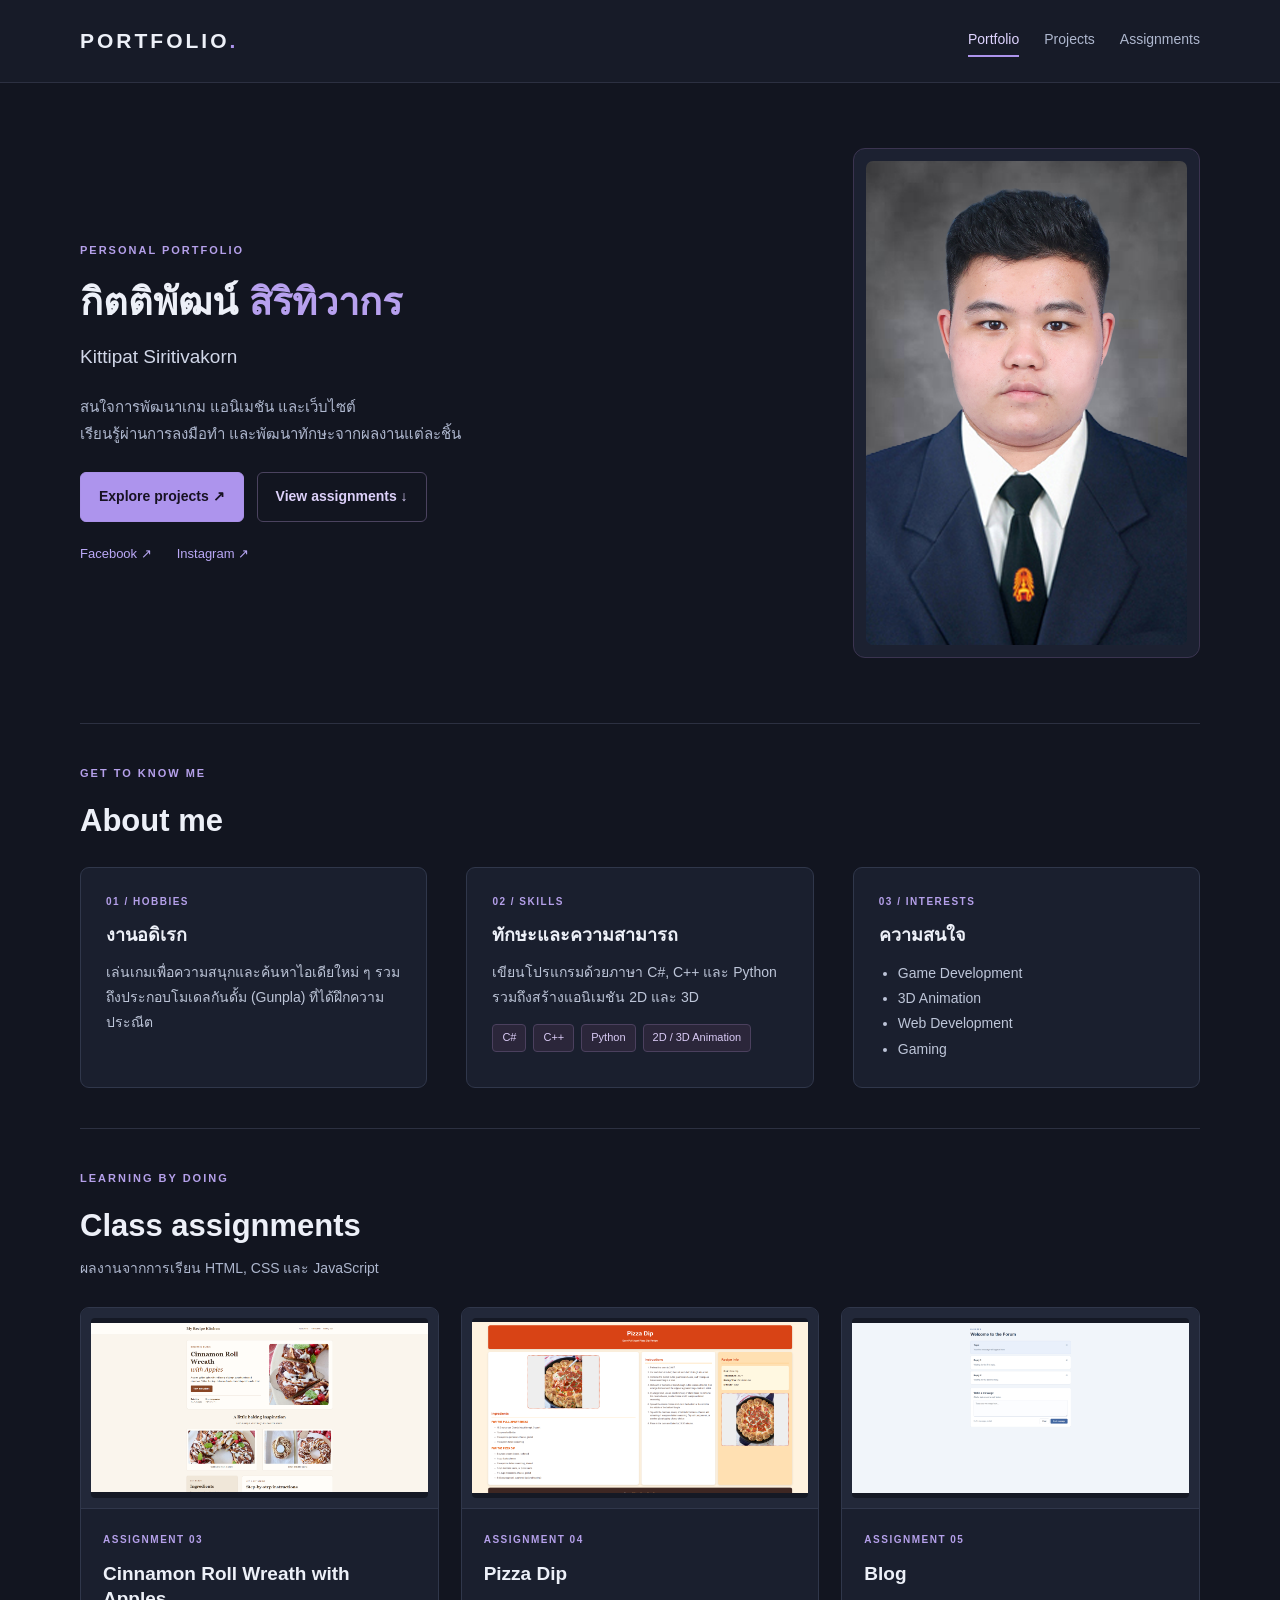
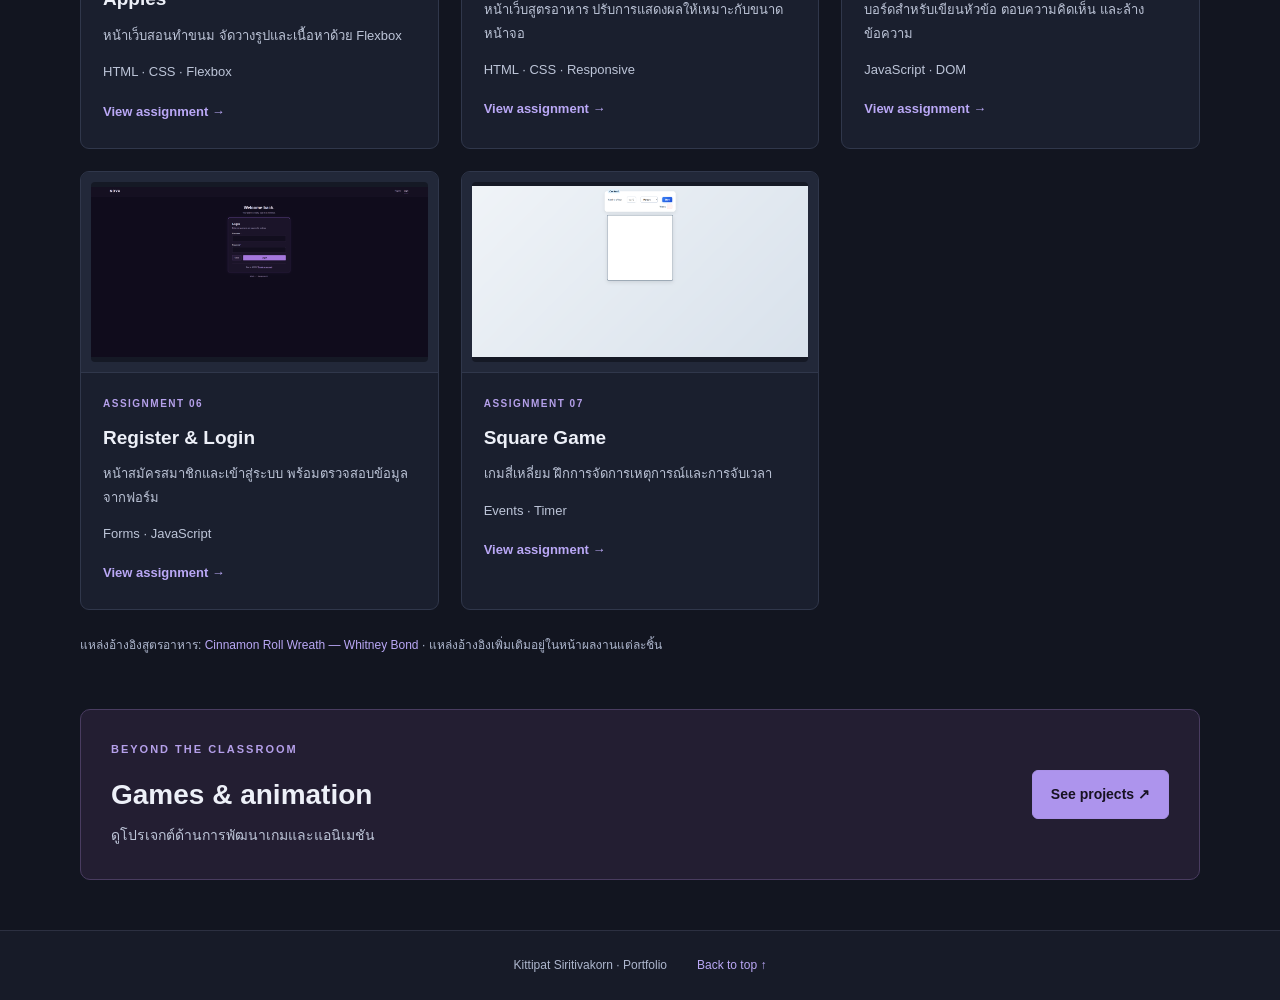
==== index.html @ 8e0ded33 "s" ====
<!DOCTYPE html>
<html lang="th">
<head>
    <meta charset="UTF-8">
    <meta name="viewport" content="width=device-width, initial-scale=1">
    <meta name="author" content="กิตติพัฒน์ สิริทิวากร">
    <title>Portfolio | Kittipat Siritivakorn</title>
    <link rel="stylesheet" href="main.css?v=2">
    <script src="main.js?v=2" defer></script>
</head>
<body id="top">
    <header class="site-header">
        <div class="nav-container">
            <a class="brand" href="index.html">PORTFOLIO<span>.</span></a>
            <nav aria-label="Main navigation">
                <a href="index.html" class="active" aria-current="page">Portfolio</a>
                <a href="project.html" >Projects</a>
                <a href="index.html#assignments">Assignments</a>
            </nav>
        </div>
    </header>
    <main class="container">
        <section class="hero">
            <div class="hero-copy">
                <p class="eyebrow">PERSONAL PORTFOLIO</p>
                <h1>กิตติพัฒน์ <span>สิริทิวากร</span></h1>
                <p class="english-name">Kittipat Siritivakorn</p>
                <p class="hero-description">สนใจการพัฒนาเกม แอนิเมชัน และเว็บไซต์<br>เรียนรู้ผ่านการลงมือทำ และพัฒนาทักษะจากผลงานแต่ละชิ้น</p>
                <div class="hero-actions">
                    <a class="button" href="project.html">Explore projects ↗</a>
                    <a class="button secondary" href="#assignments">View assignments ↓</a>
                </div>
                <div class="social-links">
                    <a href="https://www.facebook.com/kittipat.siritivakorn" target="_blank" rel="noopener noreferrer">Facebook ↗</a>
                    <a href="https://www.instagram.com/ninecomedy/" target="_blank" rel="noopener noreferrer">Instagram ↗</a>
                </div>
            </div>
            <div class="portrait"><img src="pic/mypic.png" alt="รูป กิตติพัฒน์ สิริทิวากร"></div>
        </section>
        <section class="about-section" id="about">
            <div class="section-heading"><p class="eyebrow">GET TO KNOW ME</p><h2>About me</h2></div>
            <div class="about-grid">
                <article class="info-card"><p class="small-label">01 / HOBBIES</p><h3>งานอดิเรก</h3><p>เล่นเกมเพื่อความสนุกและค้นหาไอเดียใหม่ ๆ รวมถึงประกอบโมเดลกันดั้ม (Gunpla) ที่ได้ฝึกความประณีต</p></article>
                <article class="info-card"><p class="small-label">02 / SKILLS</p><h3>ทักษะและความสามารถ</h3><p>เขียนโปรแกรมด้วยภาษา C#, C++ และ Python รวมถึงสร้างแอนิเมชัน 2D และ 3D</p><div class="tags"><span>C#</span><span>C++</span><span>Python</span><span>2D / 3D Animation</span></div></article>
                <article class="info-card"><p class="small-label">03 / INTERESTS</p><h3>ความสนใจ</h3><ul class="interest-list"><li>Game Development</li><li>3D Animation</li><li>Web Development</li><li>Gaming</li></ul></article>
            </div>
        </section>
        <section class="assignment-section" id="assignments">
            <div class="section-heading"><p class="eyebrow">LEARNING BY DOING</p><h2>Class assignments</h2><p>ผลงานจากการเรียน HTML, CSS และ JavaScript</p></div>
            <div class="work-grid">
                <article class="work-card">
                    <a class="image-link" href="assignments/assignment3/recipe.html" aria-label="เปิดงาน Cinnamon Roll Wreath with Apples"><img src="pic/ass3.png" alt="ภาพหน้าเว็บ Cinnamon Roll Wreath with Apples" loading="lazy"></a>
                    <div class="work-content">
                        <p class="small-label">ASSIGNMENT 03</p>
                        <h3>Cinnamon Roll Wreath with Apples</h3>
                        <p>หน้าเว็บสอนทำขนม จัดวางรูปและเนื้อหาด้วย Flexbox</p>
                        <p class="tech-text">HTML · CSS · Flexbox</p>
                        <a class="text-link" href="assignments/assignment3/recipe.html">View assignment →</a>
                    </div>
                </article>
                <article class="work-card">
                    <a class="image-link" href="assignments/assignment4/recipe.html" aria-label="เปิดงาน Pizza Dip"><img src="pic/ass4.png" alt="ภาพหน้าเว็บ Pizza Dip" loading="lazy"></a>
                    <div class="work-content">
                        <p class="small-label">ASSIGNMENT 04</p>
                        <h3>Pizza Dip</h3>
                        <p>หน้าเว็บสูตรอาหาร ปรับการแสดงผลให้เหมาะกับขนาดหน้าจอ</p>
                        <p class="tech-text">HTML · CSS · Responsive</p>
                        <a class="text-link" href="assignments/assignment4/recipe.html">View assignment →</a>
                    </div>
                </article>
                <article class="work-card">
                    <a class="image-link" href="assignments/assignment5/index.html" aria-label="เปิดงาน Blog"><img src="pic/ass5.png" alt="ภาพหน้าเว็บ Blog" loading="lazy"></a>
                    <div class="work-content">
                        <p class="small-label">ASSIGNMENT 05</p>
                        <h3>Blog</h3>
                        <p>บอร์ดสำหรับเขียนหัวข้อ ตอบความคิดเห็น และล้างข้อความ</p>
                        <p class="tech-text">JavaScript · DOM</p>
                        <a class="text-link" href="assignments/assignment5/index.html">View assignment →</a>
                    </div>
                </article>
                <article class="work-card">
                    <a class="image-link" href="assignments/assignment6/login.html" aria-label="เปิดงาน Register & Login"><img src="pic/ass6.png" alt="ภาพหน้าเว็บ Register & Login" loading="lazy"></a>
                    <div class="work-content">
                        <p class="small-label">ASSIGNMENT 06</p>
                        <h3>Register & Login</h3>
                        <p>หน้าสมัครสมาชิกและเข้าสู่ระบบ พร้อมตรวจสอบข้อมูลจากฟอร์ม</p>
                        <p class="tech-text">Forms · JavaScript</p>
                        <a class="text-link" href="assignments/assignment6/login.html">View assignment →</a>
                    </div>
                </article>
                <article class="work-card">
                    <a class="image-link" href="assignments/assignment7/index.html" aria-label="เปิดงาน Square Game"><img src="pic/ass7.png" alt="ภาพหน้าเว็บ Square Game" loading="lazy"></a>
                    <div class="work-content">
                        <p class="small-label">ASSIGNMENT 07</p>
                        <h3>Square Game</h3>
                        <p>เกมสี่เหลี่ยม ฝึกการจัดการเหตุการณ์และการจับเวลา</p>
                        <p class="tech-text">Events · Timer</p>
                        <a class="text-link" href="assignments/assignment7/index.html">View assignment →</a>
                    </div>
                </article>
            </div>
            <p class="source-note">แหล่งอ้างอิงสูตรอาหาร: <a href="https://whitneybond.com/cinnamon-roll-wreath/" target="_blank" rel="noopener noreferrer">Cinnamon Roll Wreath — Whitney Bond</a> · แหล่งอ้างอิงเพิ่มเติมอยู่ในหน้าผลงานแต่ละชิ้น</p>
        </section>
        <section class="project-banner"><div><p class="eyebrow">BEYOND THE CLASSROOM</p><h2>Games & animation</h2><p>ดูโปรเจกต์ด้านการพัฒนาเกมและแอนิเมชัน</p></div><a class="button" href="project.html">See projects ↗</a></section>
    </main>
    <footer class="site-footer">
        <p>Kittipat Siritivakorn · Portfolio</p>
        <a href="#top">Back to top ↑</a>
    </footer>
<!-- Paragraph -->
<!-- <p>The Way Get Start Is To Quit Talking And Begin Doing.| -Walt Disney</p> -->
<!-- Heading -->
<!-- article and section -->
<!-- Horizontal rule -->
<!-- <hr>    <p>First paragraph</p> <hr> <p>Second paragraph</p> <hr> <p>Third paragraph</p> First paragraph -->
<!-- Link  -->
<!-- images -->
<!-- Phrase elements
    <p>
        HTML is <em>really</em>,
        <strong>REALLY</strong> fun!
    </p>

    Nesting tags -->
<!-- <p>
        HTML is <em>really,
        <strong>REALLY</em></strong> fun!
    </p> -->
<!-- Unordered list
    <ul>
        <li>Simpsons:
        <ul>
            <li>Homer</li>
            <li>Marge</li>
        </ul>
        </li>
        <li>Family Guy:
        <ul>
            <li>Peter</li>
            <li>Lois</li>
        </ul>
        </li>
    </ul> -->
<!-- Ordered list
    <p>RIAA business model:</p>
    <ol>
        <li>Sue customers</li>
        <li>???</li>
        <li>Profit!</li>
    </ol> -->
</body>
</html>
---- main.css ----
* { box-sizing: border-box; }
body { margin: 0; background-color: #121520; color: #edf0f8; font-family: Tahoma, Arial, sans-serif; font-size: 16px; line-height: 1.8; }
a { color: #baa8f6; text-decoration: none; }
a:hover { color: #e3d8ff; }
a:focus, button:focus { outline: 2px solid #baa8f6; outline-offset: 4px; }
img { display: block; max-width: 100%; height: auto; }
h1, h2, h3, p { margin-top: 0; }
h1, h2, h3 { line-height: 1.35; }
.container, .nav-container { width: 90%; max-width: 1120px; margin: 0 auto; }
.site-header { padding: 22px 0; border-bottom: 1px solid #2c3041; background-color: #171b28; }
.nav-container { display: flex; justify-content: space-between; align-items: center; flex-wrap: wrap; gap: 18px; }
.brand { color: #edf0f8; font-size: 21px; font-weight: bold; letter-spacing: 3px; }
.brand span { color: #ad94ed; }
nav { display: flex; flex-wrap: wrap; gap: 25px; }
nav a { padding: 3px 0; color: #aeb7ce; font-size: 14px; }
nav .active { color: #dfd4ff; border-bottom: 2px solid #ad94ed; }
.hero { display: flex; justify-content: space-between; align-items: center; gap: 40px; padding: 65px 0; }
.hero-copy { width: 60%; }
.eyebrow, .small-label { color: #b5a0ea; font-size: 11px; font-weight: bold; letter-spacing: 2px; }
.eyebrow { margin-bottom: 16px; }
h1 { margin-bottom: 12px; font-size: 49px; }
h1 span { color: #b7a0ee; }
.english-name { color: #d1d7e8; font-size: 19px; }
.hero-description { color: #aeb7ce; font-size: 15px; }
.hero-actions, .social-links { display: flex; flex-wrap: wrap; gap: 13px; }
.hero-actions { margin: 25px 0 20px; }
.button { display: inline-block; padding: 11px 18px; border: 1px solid #aa91e8; border-radius: 6px; background-color: #ad94ed; color: #171222; font-size: 14px; font-weight: bold; transition: background-color 0.2s; }
.button:hover { color: #171222; background-color: #c5b1f7; }
.secondary { background-color: transparent; color: #ddd1fa; border-color: #4b435f; }
.secondary:hover { color: #edf0f8; background-color: #2b263a; }
.social-links { gap: 25px; font-size: 13px; }
.portrait { width: 31%; padding: 12px; background-color: #1c2131; border: 1px solid #3b3450; border-radius: 12px; }
.portrait img { width: 100%; border-radius: 7px; }
.portrait p { margin: 12px 0 2px; text-align: center; color: #aeb7ce; font-size: 8px; letter-spacing: 1px; }
.about-section, .assignment-section { padding: 40px 0; border-top: 1px solid #2c3041; }
.section-heading { margin-bottom: 25px; }
.section-heading h2 { margin-bottom: 10px; font-size: 31px; }
.section-heading p:last-child { margin-bottom: 0; color: #aeb7ce; font-size: 14px; }
.section-heading .eyebrow { color: #b5a0ea; }
.about-grid { display: flex; justify-content: space-between; flex-wrap: wrap; gap: 18px; }
.info-card { width: 31%; padding: 25px; border: 1px solid #30374b; border-radius: 9px; background-color: #1a1f2e; }
.small-label { font-size: 10px; letter-spacing: 1.5px; margin-bottom: 12px; }
.info-card h3 { font-size: 18px; margin-bottom: 13px; }
.info-card p:not(.small-label), .interest-list { color: #bdc5d8; font-size: 14px; }
.interest-list { padding-left: 19px; margin-bottom: 0; }
.tags { display: flex; flex-wrap: wrap; gap: 7px; }
.tags span { padding: 3px 9px; border: 1px solid #4b405e; border-radius: 4px; background-color: #2b263a; color: #dacbf6; font-size: 11px; }
.work-grid { display: grid; grid-template-columns: 1fr 1fr 1fr; gap: 22px; }
.work-card { overflow: hidden; border: 1px solid #30374b; border-radius: 9px; background-color: #1a1f2e; transition: transform 0.2s, box-shadow 0.2s; }
.work-card:hover { transform: translateY(-4px); box-shadow: 0 8px 18px rgba(0,0,0,0.18); }
.image-link { display: block; padding: 10px; border-bottom: 1px solid #30374b; background-color: #222839; }
.image-link img { width: 100%; height: 180px; object-fit: contain; background-color: #151925; border-radius: 4px; }
.work-content { padding: 22px; }
.work-content h3 { font-size: 19px; margin-bottom: 12px; }
.work-content p:not(.small-label) { color: #bdc5d8; font-size: 13px; }
.work-content .tech-text { color: #b5a0ea; font-size: 11px; }
.text-link { font-size: 13px; font-weight: bold; }
.source-note { margin: 25px 0 0; color: #aeb7ce; font-size: 12px; }
.project-banner { display: flex; justify-content: space-between; align-items: center; gap: 25px; margin: 12px 0 50px; padding: 30px; border: 1px solid #493c60; border-radius: 10px; background-color: #231e32; }
.project-banner h2 { margin-bottom: 10px; font-size: 28px; }
.project-banner p:last-child { margin-bottom: 0; color: #bdc5d8; font-size: 14px; }
.site-footer { display: flex; justify-content: center; flex-wrap: wrap; gap: 30px; padding: 24px 5%; border-top: 1px solid #2c3041; background-color: #171b28; color: #aeb7ce; font-size: 12px; }
.site-footer p { margin: 0; }
.project-intro { padding: 50px 0 30px; }
.project-intro > p:last-child { color: #aeb7ce; }
.project-list { display: flex; flex-direction: column; gap: 30px; }
.project-card { display: flex; align-items: center; gap: 32px; padding: 28px; border: 1px solid #30374b; border-radius: 10px; background-color: #1a1f2e; }
.project-image { width: 49%; }
.project-image img { width: 100%; border-radius: 7px; }
.project-copy { width: 48%; }
.project-copy h2 { font-size: 27px; margin-bottom: 10px; }
.project-copy p:not(.eyebrow), .project-copy ul { color: #bdc5d8; font-size: 14px; }
.project-copy .project-status { color: #bca5f0; font-size: 12px; }
.project-copy h3 { font-size: 16px; margin: 18px 0 8px; }
.project-copy ul { padding-left: 20px; }
.return-link { margin: 35px 0 50px; }
@media only screen and (max-width: 950px) {
    .work-grid { grid-template-columns: 1fr 1fr; }
    .info-card { width: 100%; }
    h1 { font-size: 40px; }
    .portrait { width: 35%; }
    .project-card { flex-direction: column; align-items: stretch; }
    .project-image, .project-copy { width: 100%; }
}
@media only screen and (max-width: 600px) {
    .nav-container { flex-direction: column; align-items: flex-start; }
    nav { gap: 20px; }
    .hero { flex-direction: column; align-items: flex-start; padding: 35px 0; gap: 30px; }
    .hero-copy { width: 100%; }
    .portrait { width: 72%; max-width: 300px; align-self: center; }
    h1 { font-size: 35px; }
    .hero-description br { display: none; }
    .work-grid { grid-template-columns: 1fr; }
    .image-link img { height: 215px; }
    .project-banner { flex-direction: column; align-items: flex-start; padding: 24px; }
    .project-card { padding: 20px; gap: 25px; }
    .project-intro { padding-top: 35px; }
}

.hero-copy h1 { font-size: 38px; white-space: nowrap; }
@media only screen and (max-width: 950px) {
    .hero-copy h1 { font-size: 30px; }
}
@media only screen and (max-width: 600px) {
    .hero-copy h1 { font-size: 24px; }
}
@media only screen and (max-width: 400px) {
    .hero-copy h1 { font-size: 20px; }
}
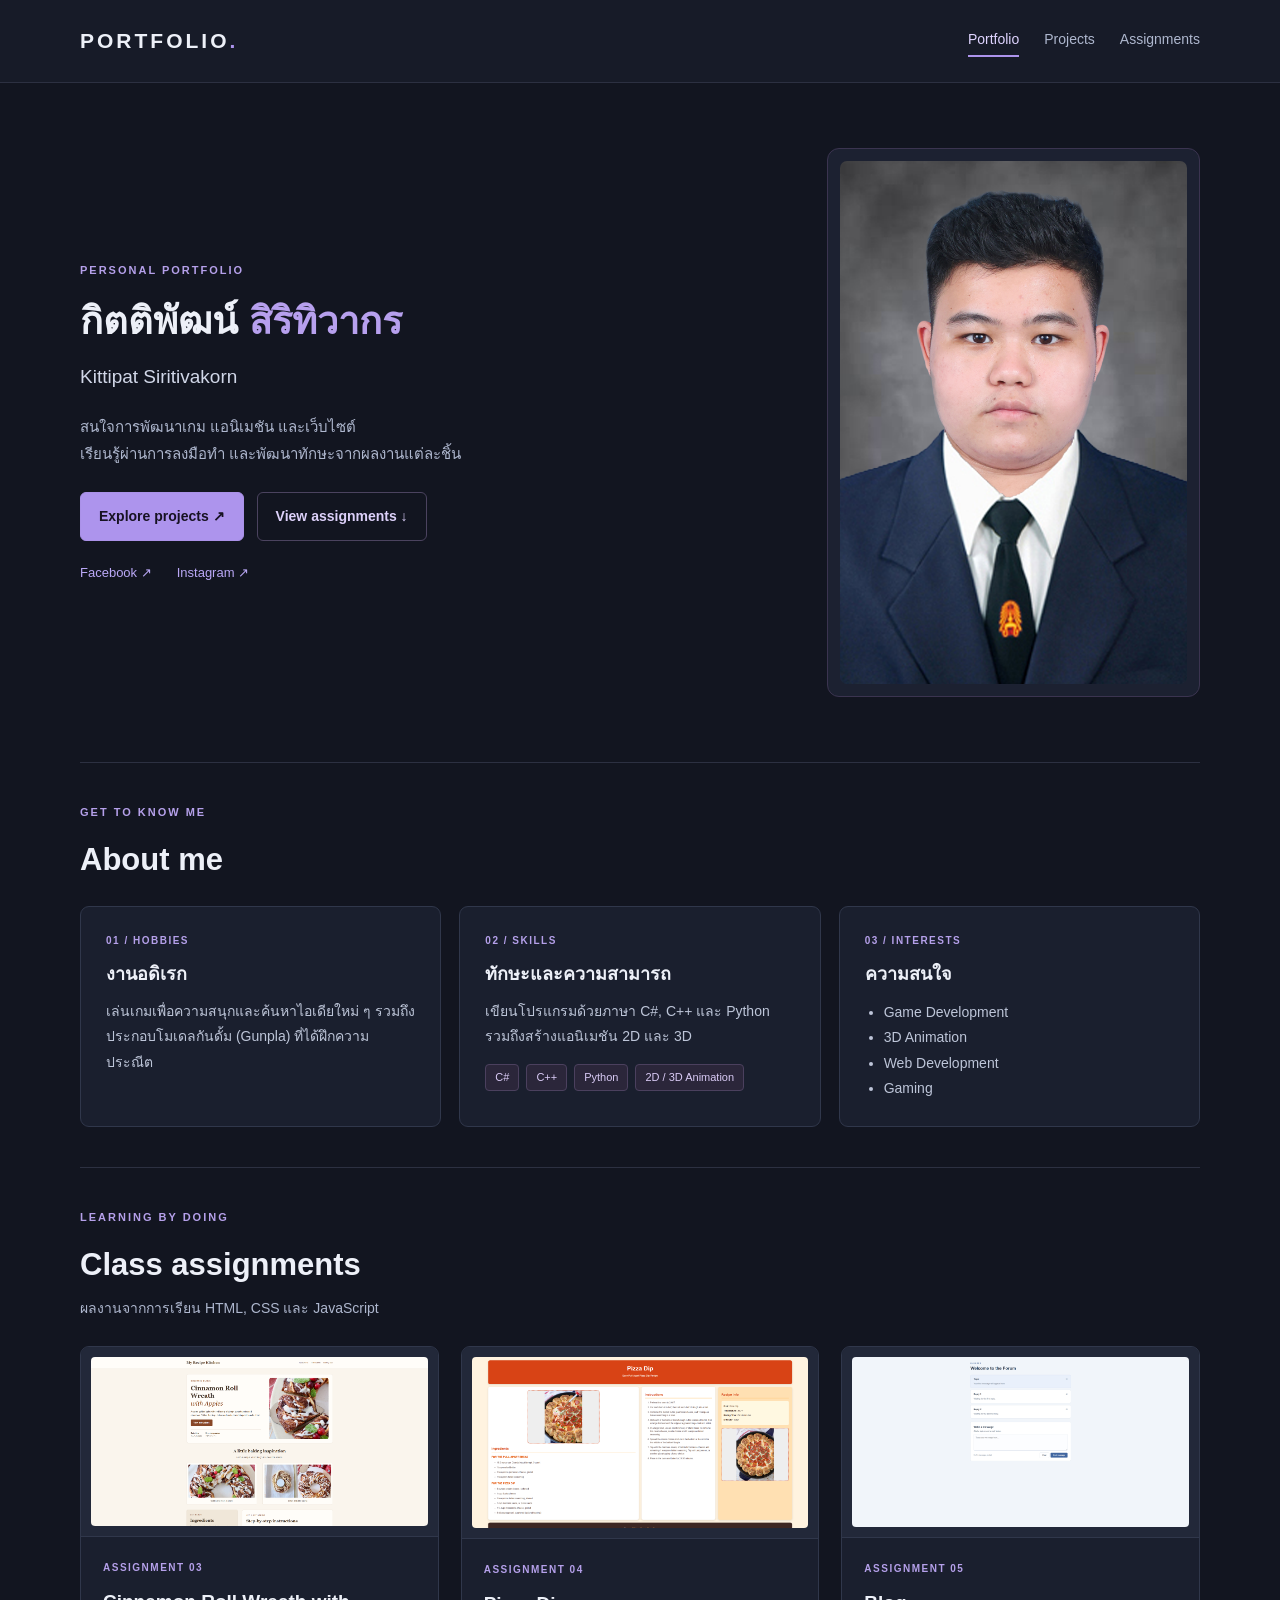
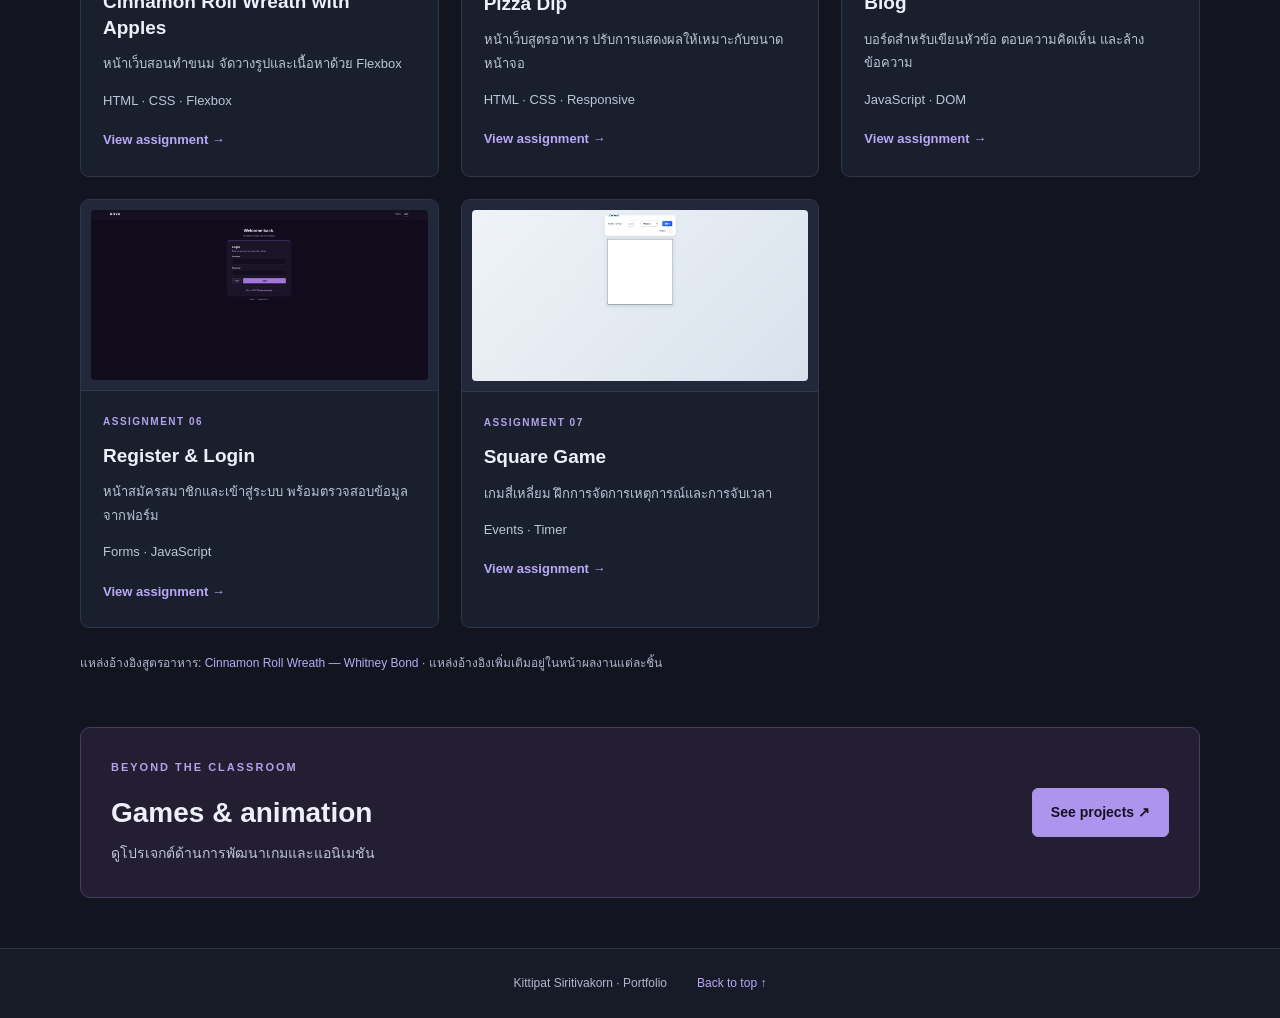
==== commit 6e5fadb6: "s" ====
--- a/index.html
+++ b/index.html
@@ -5,18 +5,18 @@
     <meta name="viewport" content="width=device-width, initial-scale=1">
     <meta name="author" content="กิตติพัฒน์ สิริทิวากร">
     <title>Portfolio | Kittipat Siritivakorn</title>
-    <link rel="stylesheet" href="main.css?v=2">
-    <script src="main.js?v=2" defer></script>
+    <link rel="stylesheet" href="main.css">
+    <script src="main.js"></script>
 </head>
 <body id="top">
     <header class="site-header">
         <div class="nav-container">
             <a class="brand" href="index.html">PORTFOLIO<span>.</span></a>
-            <nav aria-label="Main navigation">
-                <a href="index.html" class="active" aria-current="page">Portfolio</a>
+            <div class="navigation">
+                <a href="index.html" class="active">Portfolio</a>
                 <a href="project.html" >Projects</a>
                 <a href="index.html#assignments">Assignments</a>
-            </nav>
+            </div>
         </div>
     </header>
     <main class="container">
@@ -24,15 +24,15 @@
             <div class="hero-copy">
                 <p class="eyebrow">PERSONAL PORTFOLIO</p>
                 <h1>กิตติพัฒน์ <span>สิริทิวากร</span></h1>
-                <p class="english-name">Kittipat Siritivakorn</p>
-                <p class="hero-description">สนใจการพัฒนาเกม แอนิเมชัน และเว็บไซต์<br>เรียนรู้ผ่านการลงมือทำ และพัฒนาทักษะจากผลงานแต่ละชิ้น</p>
+                <p class="body-copy english-name">Kittipat Siritivakorn</p>
+                <p class="body-copy hero-description">สนใจการพัฒนาเกม แอนิเมชัน และเว็บไซต์<br>เรียนรู้ผ่านการลงมือทำ และพัฒนาทักษะจากผลงานแต่ละชิ้น</p>
                 <div class="hero-actions">
                     <a class="button" href="project.html">Explore projects ↗</a>
                     <a class="button secondary" href="#assignments">View assignments ↓</a>
                 </div>
                 <div class="social-links">
-                    <a href="https://www.facebook.com/kittipat.siritivakorn" target="_blank" rel="noopener noreferrer">Facebook ↗</a>
-                    <a href="https://www.instagram.com/ninecomedy/" target="_blank" rel="noopener noreferrer">Instagram ↗</a>
+                    <a href="https://www.facebook.com/kittipat.siritivakorn">Facebook ↗</a>
+                    <a href="https://www.instagram.com/ninecomedy/">Instagram ↗</a>
                 </div>
             </div>
             <div class="portrait"><img src="pic/mypic.png" alt="รูป กิตติพัฒน์ สิริทิวากร"></div>
@@ -40,71 +40,71 @@
         <section class="about-section" id="about">
             <div class="section-heading"><p class="eyebrow">GET TO KNOW ME</p><h2>About me</h2></div>
             <div class="about-grid">
-                <article class="info-card"><p class="small-label">01 / HOBBIES</p><h3>งานอดิเรก</h3><p>เล่นเกมเพื่อความสนุกและค้นหาไอเดียใหม่ ๆ รวมถึงประกอบโมเดลกันดั้ม (Gunpla) ที่ได้ฝึกความประณีต</p></article>
-                <article class="info-card"><p class="small-label">02 / SKILLS</p><h3>ทักษะและความสามารถ</h3><p>เขียนโปรแกรมด้วยภาษา C#, C++ และ Python รวมถึงสร้างแอนิเมชัน 2D และ 3D</p><div class="tags"><span>C#</span><span>C++</span><span>Python</span><span>2D / 3D Animation</span></div></article>
+                <article class="info-card"><p class="small-label">01 / HOBBIES</p><h3>งานอดิเรก</h3><p class="body-copy">เล่นเกมเพื่อความสนุกและค้นหาไอเดียใหม่ ๆ รวมถึงประกอบโมเดลกันดั้ม (Gunpla) ที่ได้ฝึกความประณีต</p></article>
+                <article class="info-card"><p class="small-label">02 / SKILLS</p><h3>ทักษะและความสามารถ</h3><p class="body-copy">เขียนโปรแกรมด้วยภาษา C#, C++ และ Python รวมถึงสร้างแอนิเมชัน 2D และ 3D</p><div class="tags"><span>C#</span><span>C++</span><span>Python</span><span>2D / 3D Animation</span></div></article>
                 <article class="info-card"><p class="small-label">03 / INTERESTS</p><h3>ความสนใจ</h3><ul class="interest-list"><li>Game Development</li><li>3D Animation</li><li>Web Development</li><li>Gaming</li></ul></article>
             </div>
         </section>
         <section class="assignment-section" id="assignments">
-            <div class="section-heading"><p class="eyebrow">LEARNING BY DOING</p><h2>Class assignments</h2><p>ผลงานจากการเรียน HTML, CSS และ JavaScript</p></div>
+            <div class="section-heading"><p class="eyebrow">LEARNING BY DOING</p><h2>Class assignments</h2><p class="body-copy">ผลงานจากการเรียน HTML, CSS และ JavaScript</p></div>
             <div class="work-grid">
                 <article class="work-card">
-                    <a class="image-link" href="assignments/assignment3/recipe.html" aria-label="เปิดงาน Cinnamon Roll Wreath with Apples"><img src="pic/ass3.png" alt="ภาพหน้าเว็บ Cinnamon Roll Wreath with Apples" loading="lazy"></a>
+                    <a class="image-link" href="assignments/assignment3/recipe.html"><img src="pic/ass3.png" alt="ภาพหน้าเว็บ Cinnamon Roll Wreath with Apples"></a>
                     <div class="work-content">
                         <p class="small-label">ASSIGNMENT 03</p>
                         <h3>Cinnamon Roll Wreath with Apples</h3>
-                        <p>หน้าเว็บสอนทำขนม จัดวางรูปและเนื้อหาด้วย Flexbox</p>
-                        <p class="tech-text">HTML · CSS · Flexbox</p>
+                        <p class="body-copy">หน้าเว็บสอนทำขนม จัดวางรูปและเนื้อหาด้วย Flexbox</p>
+                        <p class="body-copy tech-text">HTML · CSS · Flexbox</p>
                         <a class="text-link" href="assignments/assignment3/recipe.html">View assignment →</a>
                     </div>
                 </article>
                 <article class="work-card">
-                    <a class="image-link" href="assignments/assignment4/recipe.html" aria-label="เปิดงาน Pizza Dip"><img src="pic/ass4.png" alt="ภาพหน้าเว็บ Pizza Dip" loading="lazy"></a>
+                    <a class="image-link" href="assignments/assignment4/recipe.html"><img src="pic/ass4.png" alt="ภาพหน้าเว็บ Pizza Dip"></a>
                     <div class="work-content">
                         <p class="small-label">ASSIGNMENT 04</p>
                         <h3>Pizza Dip</h3>
-                        <p>หน้าเว็บสูตรอาหาร ปรับการแสดงผลให้เหมาะกับขนาดหน้าจอ</p>
-                        <p class="tech-text">HTML · CSS · Responsive</p>
+                        <p class="body-copy">หน้าเว็บสูตรอาหาร ปรับการแสดงผลให้เหมาะกับขนาดหน้าจอ</p>
+                        <p class="body-copy tech-text">HTML · CSS · Responsive</p>
                         <a class="text-link" href="assignments/assignment4/recipe.html">View assignment →</a>
                     </div>
                 </article>
                 <article class="work-card">
-                    <a class="image-link" href="assignments/assignment5/index.html" aria-label="เปิดงาน Blog"><img src="pic/ass5.png" alt="ภาพหน้าเว็บ Blog" loading="lazy"></a>
+                    <a class="image-link" href="assignments/assignment5/index.html"><img src="pic/ass5.png" alt="ภาพหน้าเว็บ Blog"></a>
                     <div class="work-content">
                         <p class="small-label">ASSIGNMENT 05</p>
                         <h3>Blog</h3>
-                        <p>บอร์ดสำหรับเขียนหัวข้อ ตอบความคิดเห็น และล้างข้อความ</p>
-                        <p class="tech-text">JavaScript · DOM</p>
+                        <p class="body-copy">บอร์ดสำหรับเขียนหัวข้อ ตอบความคิดเห็น และล้างข้อความ</p>
+                        <p class="body-copy tech-text">JavaScript · DOM</p>
                         <a class="text-link" href="assignments/assignment5/index.html">View assignment →</a>
                     </div>
                 </article>
                 <article class="work-card">
-                    <a class="image-link" href="assignments/assignment6/login.html" aria-label="เปิดงาน Register & Login"><img src="pic/ass6.png" alt="ภาพหน้าเว็บ Register & Login" loading="lazy"></a>
+                    <a class="image-link" href="assignments/assignment6/login.html"><img src="pic/ass6.png" alt="ภาพหน้าเว็บ Register & Login"></a>
                     <div class="work-content">
                         <p class="small-label">ASSIGNMENT 06</p>
                         <h3>Register & Login</h3>
-                        <p>หน้าสมัครสมาชิกและเข้าสู่ระบบ พร้อมตรวจสอบข้อมูลจากฟอร์ม</p>
-                        <p class="tech-text">Forms · JavaScript</p>
+                        <p class="body-copy">หน้าสมัครสมาชิกและเข้าสู่ระบบ พร้อมตรวจสอบข้อมูลจากฟอร์ม</p>
+                        <p class="body-copy tech-text">Forms · JavaScript</p>
                         <a class="text-link" href="assignments/assignment6/login.html">View assignment →</a>
                     </div>
                 </article>
                 <article class="work-card">
-                    <a class="image-link" href="assignments/assignment7/index.html" aria-label="เปิดงาน Square Game"><img src="pic/ass7.png" alt="ภาพหน้าเว็บ Square Game" loading="lazy"></a>
+                    <a class="image-link" href="assignments/assignment7/index.html"><img src="pic/ass7.png" alt="ภาพหน้าเว็บ Square Game"></a>
                     <div class="work-content">
                         <p class="small-label">ASSIGNMENT 07</p>
                         <h3>Square Game</h3>
-                        <p>เกมสี่เหลี่ยม ฝึกการจัดการเหตุการณ์และการจับเวลา</p>
-                        <p class="tech-text">Events · Timer</p>
+                        <p class="body-copy">เกมสี่เหลี่ยม ฝึกการจัดการเหตุการณ์และการจับเวลา</p>
+                        <p class="body-copy tech-text">Events · Timer</p>
                         <a class="text-link" href="assignments/assignment7/index.html">View assignment →</a>
                     </div>
                 </article>
             </div>
-            <p class="source-note">แหล่งอ้างอิงสูตรอาหาร: <a href="https://whitneybond.com/cinnamon-roll-wreath/" target="_blank" rel="noopener noreferrer">Cinnamon Roll Wreath — Whitney Bond</a> · แหล่งอ้างอิงเพิ่มเติมอยู่ในหน้าผลงานแต่ละชิ้น</p>
+            <p class="body-copy source-note">แหล่งอ้างอิงสูตรอาหาร: <a href="https://whitneybond.com/cinnamon-roll-wreath/">Cinnamon Roll Wreath — Whitney Bond</a> · แหล่งอ้างอิงเพิ่มเติมอยู่ในหน้าผลงานแต่ละชิ้น</p>
         </section>
-        <section class="project-banner"><div><p class="eyebrow">BEYOND THE CLASSROOM</p><h2>Games & animation</h2><p>ดูโปรเจกต์ด้านการพัฒนาเกมและแอนิเมชัน</p></div><a class="button" href="project.html">See projects ↗</a></section>
+        <section class="project-banner"><div><p class="eyebrow">BEYOND THE CLASSROOM</p><h2>Games & animation</h2><p class="body-copy">ดูโปรเจกต์ด้านการพัฒนาเกมและแอนิเมชัน</p></div><a class="button" href="project.html">See projects ↗</a></section>
     </main>
     <footer class="site-footer">
-        <p>Kittipat Siritivakorn · Portfolio</p>
+        <p class="body-copy">Kittipat Siritivakorn · Portfolio</p>
         <a href="#top">Back to top ↑</a>
     </footer>
 <!-- Paragraph -->
--- a/main.css
+++ b/main.css
@@ -1,8 +1,7 @@
-* { box-sizing: border-box; }
+
 body { margin: 0; background-color: #121520; color: #edf0f8; font-family: Tahoma, Arial, sans-serif; font-size: 16px; line-height: 1.8; }
 a { color: #baa8f6; text-decoration: none; }
 a:hover { color: #e3d8ff; }
-a:focus, button:focus { outline: 2px solid #baa8f6; outline-offset: 4px; }
 img { display: block; max-width: 100%; height: auto; }
 h1, h2, h3, p { margin-top: 0; }
 h1, h2, h3 { line-height: 1.35; }
@@ -11,9 +10,9 @@
 .nav-container { display: flex; justify-content: space-between; align-items: center; flex-wrap: wrap; gap: 18px; }
 .brand { color: #edf0f8; font-size: 21px; font-weight: bold; letter-spacing: 3px; }
 .brand span { color: #ad94ed; }
-nav { display: flex; flex-wrap: wrap; gap: 25px; }
-nav a { padding: 3px 0; color: #aeb7ce; font-size: 14px; }
-nav .active { color: #dfd4ff; border-bottom: 2px solid #ad94ed; }
+.navigation { display: flex; flex-wrap: wrap; gap: 25px; }
+.navigation a { padding: 3px 0; color: #aeb7ce; font-size: 14px; }
+.navigation .active { color: #dfd4ff; border-bottom: 2px solid #ad94ed; }
 .hero { display: flex; justify-content: space-between; align-items: center; gap: 40px; padding: 65px 0; }
 .hero-copy { width: 60%; }
 .eyebrow, .small-label { color: #b5a0ea; font-size: 11px; font-weight: bold; letter-spacing: 2px; }
@@ -35,48 +34,48 @@
 .about-section, .assignment-section { padding: 40px 0; border-top: 1px solid #2c3041; }
 .section-heading { margin-bottom: 25px; }
 .section-heading h2 { margin-bottom: 10px; font-size: 31px; }
-.section-heading p:last-child { margin-bottom: 0; color: #aeb7ce; font-size: 14px; }
+.section-heading p.body-copy { margin-bottom: 0; color: #aeb7ce; font-size: 14px; }
 .section-heading .eyebrow { color: #b5a0ea; }
-.about-grid { display: flex; justify-content: space-between; flex-wrap: wrap; gap: 18px; }
-.info-card { width: 31%; padding: 25px; border: 1px solid #30374b; border-radius: 9px; background-color: #1a1f2e; }
+.about-grid { display: grid; grid-template-columns: 1fr 1fr 1fr; gap: 18px; }
+.info-card { padding: 25px; border: 1px solid #30374b; border-radius: 9px; background-color: #1a1f2e; }
 .small-label { font-size: 10px; letter-spacing: 1.5px; margin-bottom: 12px; }
 .info-card h3 { font-size: 18px; margin-bottom: 13px; }
-.info-card p:not(.small-label), .interest-list { color: #bdc5d8; font-size: 14px; }
+.info-card p.body-copy, .interest-list { color: #bdc5d8; font-size: 14px; }
 .interest-list { padding-left: 19px; margin-bottom: 0; }
 .tags { display: flex; flex-wrap: wrap; gap: 7px; }
 .tags span { padding: 3px 9px; border: 1px solid #4b405e; border-radius: 4px; background-color: #2b263a; color: #dacbf6; font-size: 11px; }
 .work-grid { display: grid; grid-template-columns: 1fr 1fr 1fr; gap: 22px; }
-.work-card { overflow: hidden; border: 1px solid #30374b; border-radius: 9px; background-color: #1a1f2e; transition: transform 0.2s, box-shadow 0.2s; }
+.work-card {  border: 1px solid #30374b; border-radius: 9px; background-color: #1a1f2e; transition: transform 0.2s, box-shadow 0.2s; }
 .work-card:hover { transform: translateY(-4px); box-shadow: 0 8px 18px rgba(0,0,0,0.18); }
-.image-link { display: block; padding: 10px; border-bottom: 1px solid #30374b; background-color: #222839; }
-.image-link img { width: 100%; height: 180px; object-fit: contain; background-color: #151925; border-radius: 4px; }
+.image-link { display: block; border-radius: 8px 8px 0 0; padding: 10px; border-bottom: 1px solid #30374b; background-color: #222839; }
+.image-link img { width: 100%; height: auto;  background-color: #151925; border-radius: 4px; }
 .work-content { padding: 22px; }
 .work-content h3 { font-size: 19px; margin-bottom: 12px; }
-.work-content p:not(.small-label) { color: #bdc5d8; font-size: 13px; }
+.work-content p.body-copy { color: #bdc5d8; font-size: 13px; }
 .work-content .tech-text { color: #b5a0ea; font-size: 11px; }
 .text-link { font-size: 13px; font-weight: bold; }
 .source-note { margin: 25px 0 0; color: #aeb7ce; font-size: 12px; }
 .project-banner { display: flex; justify-content: space-between; align-items: center; gap: 25px; margin: 12px 0 50px; padding: 30px; border: 1px solid #493c60; border-radius: 10px; background-color: #231e32; }
 .project-banner h2 { margin-bottom: 10px; font-size: 28px; }
-.project-banner p:last-child { margin-bottom: 0; color: #bdc5d8; font-size: 14px; }
+.project-banner p.body-copy { margin-bottom: 0; color: #bdc5d8; font-size: 14px; }
 .site-footer { display: flex; justify-content: center; flex-wrap: wrap; gap: 30px; padding: 24px 5%; border-top: 1px solid #2c3041; background-color: #171b28; color: #aeb7ce; font-size: 12px; }
 .site-footer p { margin: 0; }
 .project-intro { padding: 50px 0 30px; }
-.project-intro > p:last-child { color: #aeb7ce; }
+.project-intro > p.body-copy { color: #aeb7ce; }
 .project-list { display: flex; flex-direction: column; gap: 30px; }
 .project-card { display: flex; align-items: center; gap: 32px; padding: 28px; border: 1px solid #30374b; border-radius: 10px; background-color: #1a1f2e; }
 .project-image { width: 49%; }
 .project-image img { width: 100%; border-radius: 7px; }
 .project-copy { width: 48%; }
 .project-copy h2 { font-size: 27px; margin-bottom: 10px; }
-.project-copy p:not(.eyebrow), .project-copy ul { color: #bdc5d8; font-size: 14px; }
+.project-copy p.body-copy, .project-copy ul { color: #bdc5d8; font-size: 14px; }
 .project-copy .project-status { color: #bca5f0; font-size: 12px; }
 .project-copy h3 { font-size: 16px; margin: 18px 0 8px; }
 .project-copy ul { padding-left: 20px; }
 .return-link { margin: 35px 0 50px; }
 @media only screen and (max-width: 950px) {
     .work-grid { grid-template-columns: 1fr 1fr; }
-    .info-card { width: 100%; }
+    .about-grid { grid-template-columns: 1fr; }
     h1 { font-size: 40px; }
     .portrait { width: 35%; }
     .project-card { flex-direction: column; align-items: stretch; }
@@ -84,20 +83,20 @@
 }
 @media only screen and (max-width: 600px) {
     .nav-container { flex-direction: column; align-items: flex-start; }
-    nav { gap: 20px; }
+    .navigation { gap: 20px; }
     .hero { flex-direction: column; align-items: flex-start; padding: 35px 0; gap: 30px; }
     .hero-copy { width: 100%; }
-    .portrait { width: 72%; max-width: 300px; align-self: center; }
+    .portrait { width: 72%; max-width: 274px; margin: 0 auto;  }
     h1 { font-size: 35px; }
     .hero-description br { display: none; }
     .work-grid { grid-template-columns: 1fr; }
-    .image-link img { height: 215px; }
+    .image-link img { height: auto; }
     .project-banner { flex-direction: column; align-items: flex-start; padding: 24px; }
     .project-card { padding: 20px; gap: 25px; }
     .project-intro { padding-top: 35px; }
 }
 
-.hero-copy h1 { font-size: 38px; white-space: nowrap; }
+.hero-copy h1 { font-size: 38px;  }
 @media only screen and (max-width: 950px) {
     .hero-copy h1 { font-size: 30px; }
 }
@@ -107,3 +106,6 @@
 @media only screen and (max-width: 400px) {
     .hero-copy h1 { font-size: 20px; }
 }
+
+a:focus, button:focus { box-shadow: 0 0 0 2px #baa8f6; }
+.text-link:hover { text-decoration: underline; }
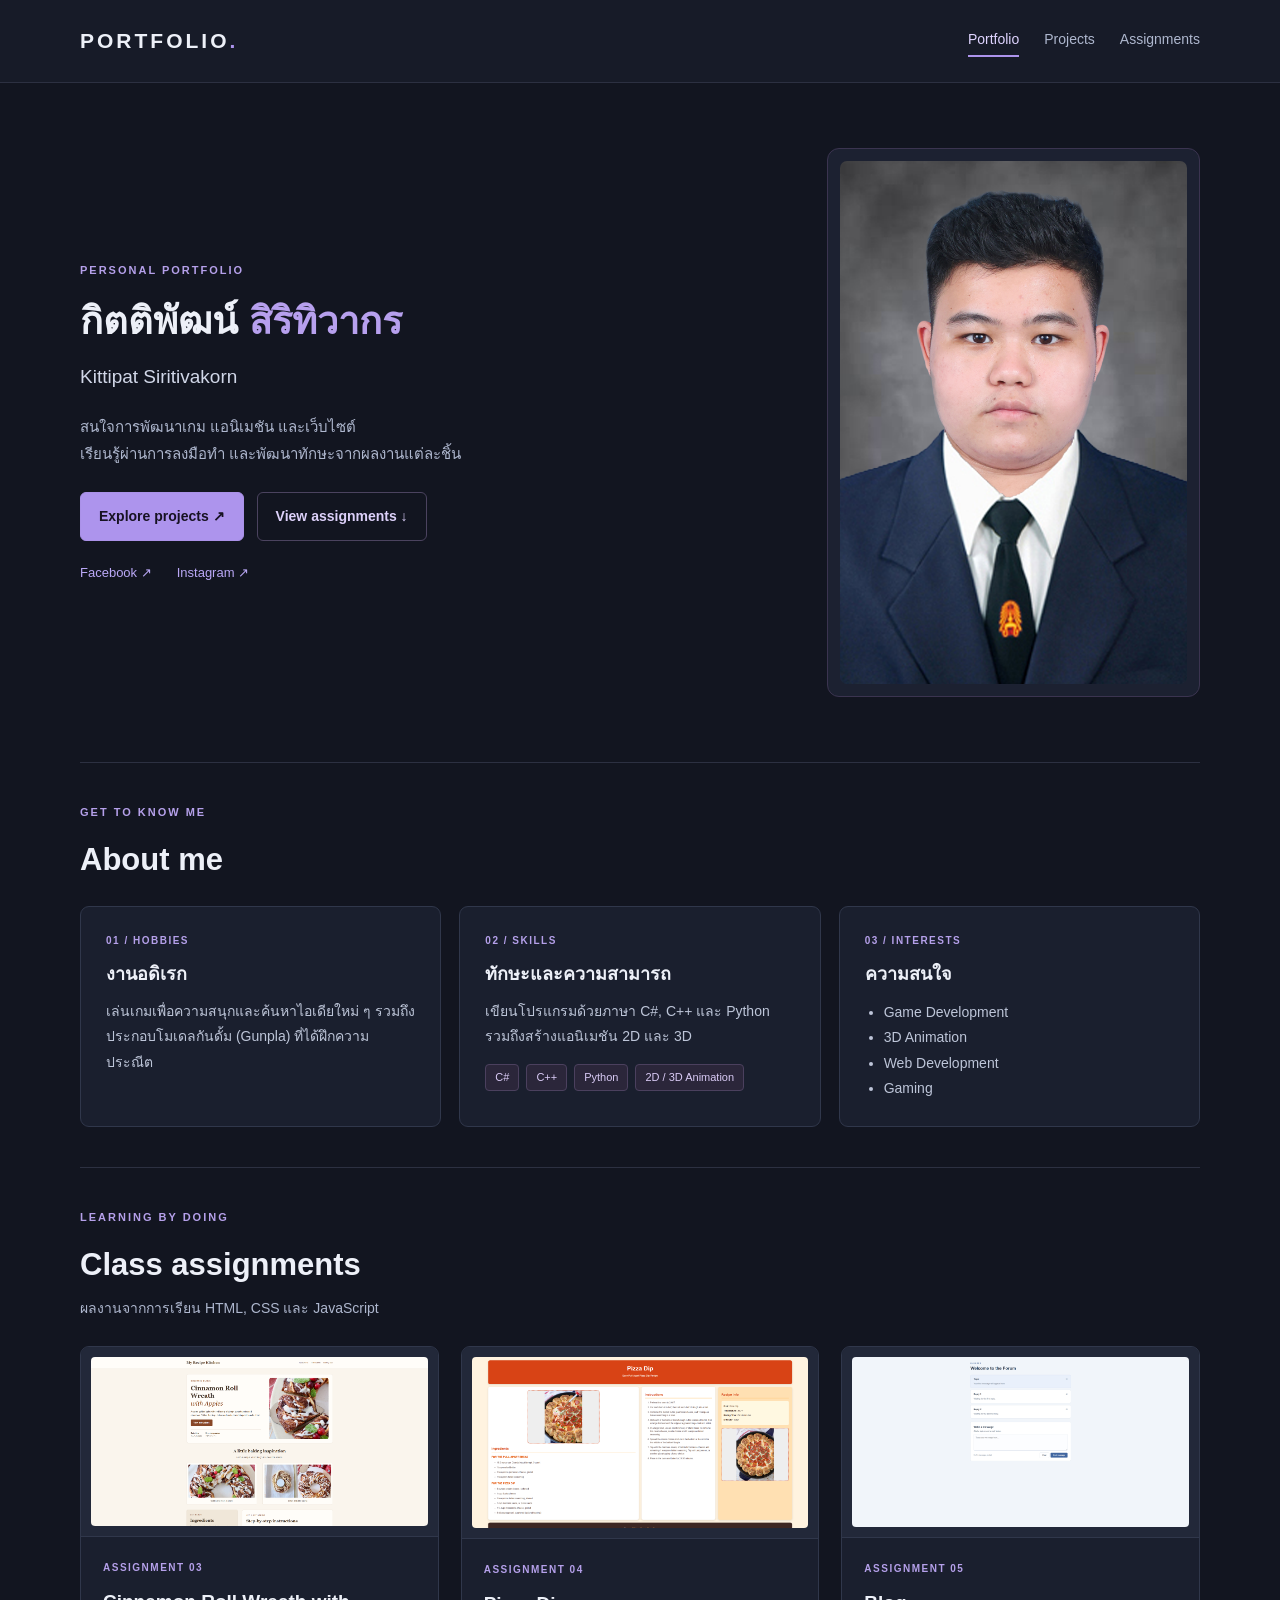
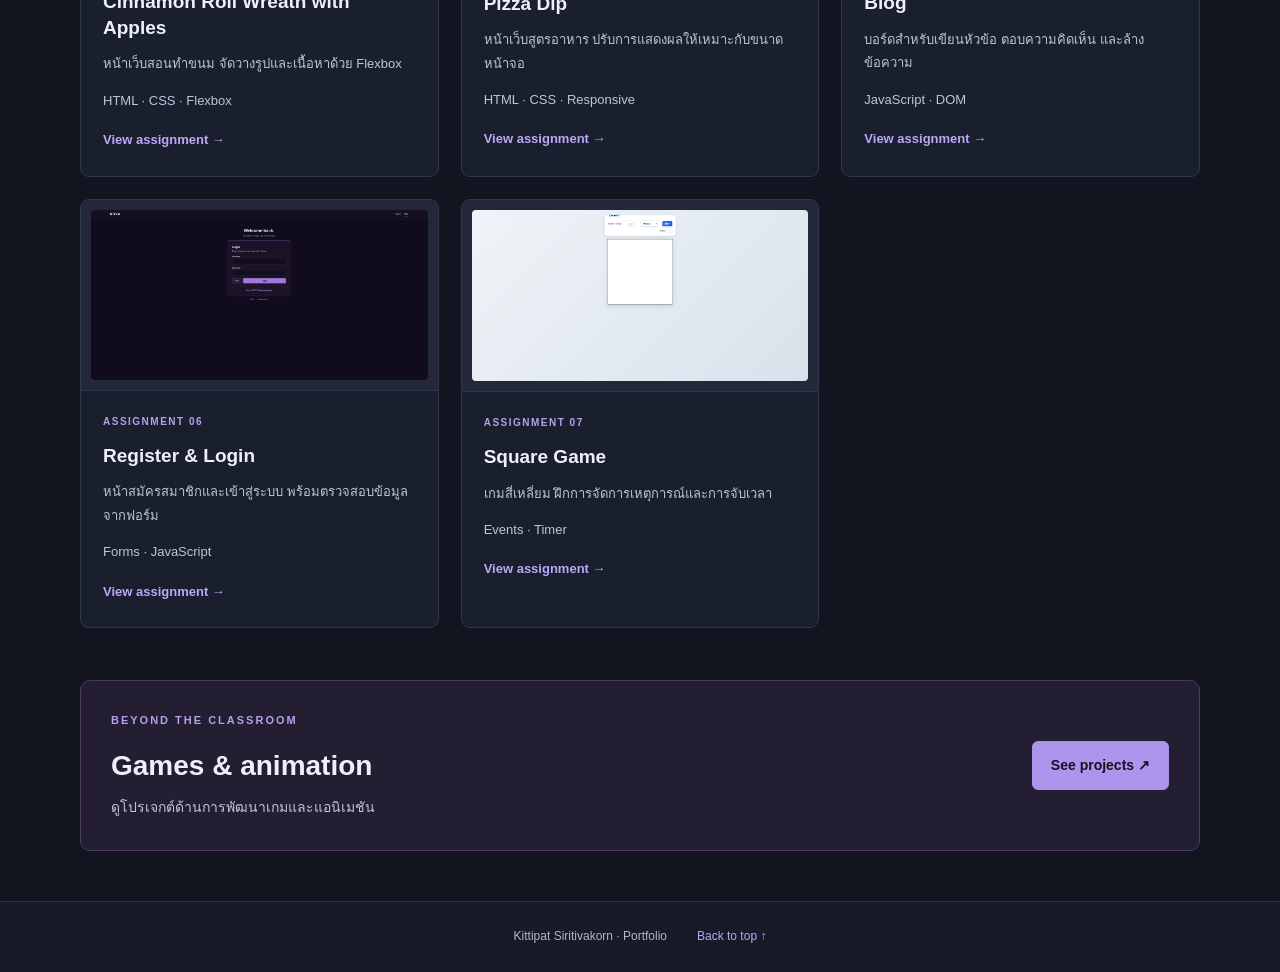
==== commit 1a5dba7b: "Update index.html" ====
--- a/index.html
+++ b/index.html
@@ -99,7 +99,6 @@
                     </div>
                 </article>
             </div>
-            <p class="body-copy source-note">แหล่งอ้างอิงสูตรอาหาร: <a href="https://whitneybond.com/cinnamon-roll-wreath/">Cinnamon Roll Wreath — Whitney Bond</a> · แหล่งอ้างอิงเพิ่มเติมอยู่ในหน้าผลงานแต่ละชิ้น</p>
         </section>
         <section class="project-banner"><div><p class="eyebrow">BEYOND THE CLASSROOM</p><h2>Games & animation</h2><p class="body-copy">ดูโปรเจกต์ด้านการพัฒนาเกมและแอนิเมชัน</p></div><a class="button" href="project.html">See projects ↗</a></section>
     </main>
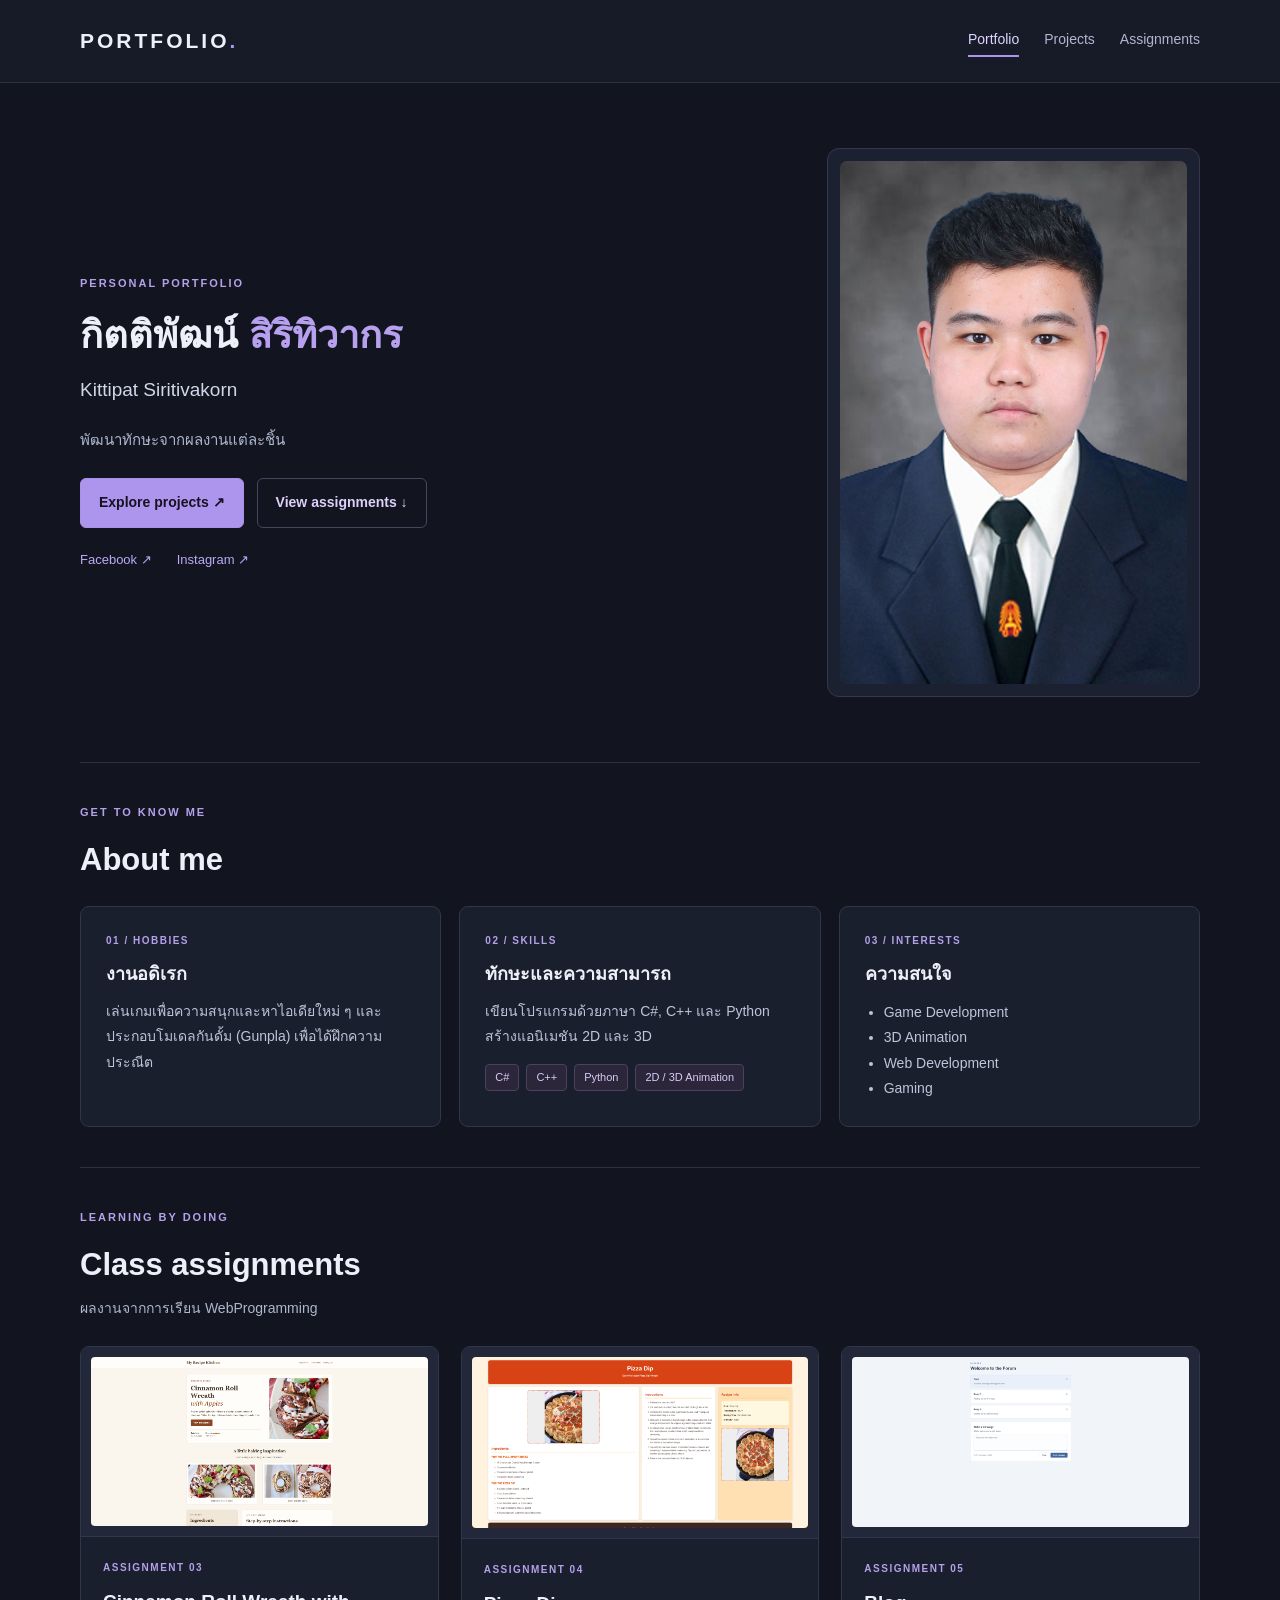
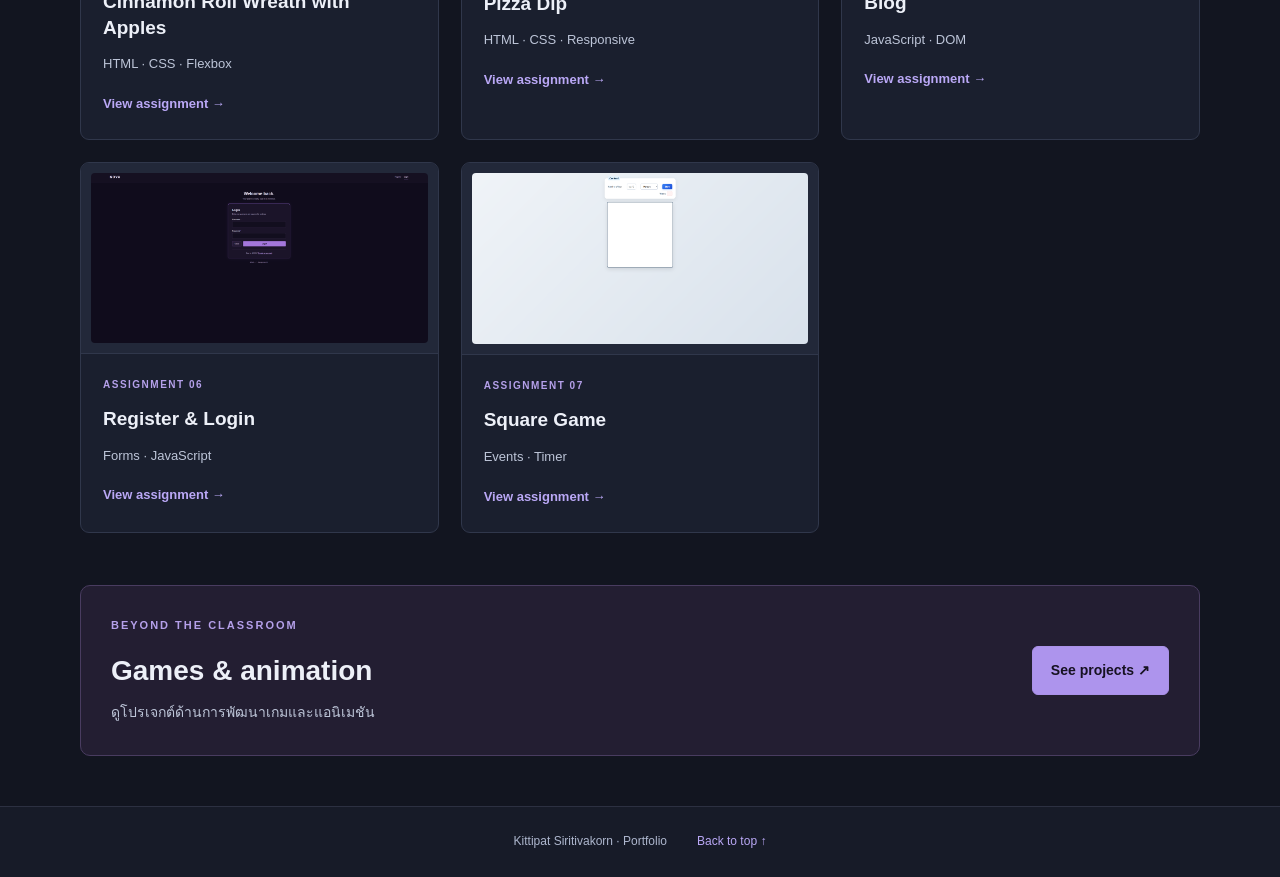
==== commit 36b93dd4: "s" ====
--- a/index.html
+++ b/index.html
@@ -25,7 +25,7 @@
                 <p class="eyebrow">PERSONAL PORTFOLIO</p>
                 <h1>กิตติพัฒน์ <span>สิริทิวากร</span></h1>
                 <p class="body-copy english-name">Kittipat Siritivakorn</p>
-                <p class="body-copy hero-description">สนใจการพัฒนาเกม แอนิเมชัน และเว็บไซต์<br>เรียนรู้ผ่านการลงมือทำ และพัฒนาทักษะจากผลงานแต่ละชิ้น</p>
+                <p class="body-copy hero-description">พัฒนาทักษะจากผลงานแต่ละชิ้น</p>
                 <div class="hero-actions">
                     <a class="button" href="project.html">Explore projects ↗</a>
                     <a class="button secondary" href="#assignments">View assignments ↓</a>
@@ -40,20 +40,19 @@
         <section class="about-section" id="about">
             <div class="section-heading"><p class="eyebrow">GET TO KNOW ME</p><h2>About me</h2></div>
             <div class="about-grid">
-                <article class="info-card"><p class="small-label">01 / HOBBIES</p><h3>งานอดิเรก</h3><p class="body-copy">เล่นเกมเพื่อความสนุกและค้นหาไอเดียใหม่ ๆ รวมถึงประกอบโมเดลกันดั้ม (Gunpla) ที่ได้ฝึกความประณีต</p></article>
-                <article class="info-card"><p class="small-label">02 / SKILLS</p><h3>ทักษะและความสามารถ</h3><p class="body-copy">เขียนโปรแกรมด้วยภาษา C#, C++ และ Python รวมถึงสร้างแอนิเมชัน 2D และ 3D</p><div class="tags"><span>C#</span><span>C++</span><span>Python</span><span>2D / 3D Animation</span></div></article>
+                <article class="info-card"><p class="small-label">01 / HOBBIES</p><h3>งานอดิเรก</h3><p class="body-copy">เล่นเกมเพื่อความสนุกและหาไอเดียใหม่ ๆ และประกอบโมเดลกันดั้ม (Gunpla) เพื่อได้ฝึกความประณีต</p></article>
+                <article class="info-card"><p class="small-label">02 / SKILLS</p><h3>ทักษะและความสามารถ</h3><p class="body-copy">เขียนโปรแกรมด้วยภาษา C#, C++ และ Python สร้างแอนิเมชัน 2D และ 3D</p><div class="tags"><span>C#</span><span>C++</span><span>Python</span><span>2D / 3D Animation</span></div></article>
                 <article class="info-card"><p class="small-label">03 / INTERESTS</p><h3>ความสนใจ</h3><ul class="interest-list"><li>Game Development</li><li>3D Animation</li><li>Web Development</li><li>Gaming</li></ul></article>
             </div>
         </section>
         <section class="assignment-section" id="assignments">
-            <div class="section-heading"><p class="eyebrow">LEARNING BY DOING</p><h2>Class assignments</h2><p class="body-copy">ผลงานจากการเรียน HTML, CSS และ JavaScript</p></div>
+            <div class="section-heading"><p class="eyebrow">LEARNING BY DOING</p><h2>Class assignments</h2><p class="body-copy">ผลงานจากการเรียน WebProgramming</p></div>
             <div class="work-grid">
                 <article class="work-card">
                     <a class="image-link" href="assignments/assignment3/recipe.html"><img src="pic/ass3.png" alt="ภาพหน้าเว็บ Cinnamon Roll Wreath with Apples"></a>
                     <div class="work-content">
                         <p class="small-label">ASSIGNMENT 03</p>
                         <h3>Cinnamon Roll Wreath with Apples</h3>
-                        <p class="body-copy">หน้าเว็บสอนทำขนม จัดวางรูปและเนื้อหาด้วย Flexbox</p>
                         <p class="body-copy tech-text">HTML · CSS · Flexbox</p>
                         <a class="text-link" href="assignments/assignment3/recipe.html">View assignment →</a>
                     </div>
@@ -63,7 +62,6 @@
                     <div class="work-content">
                         <p class="small-label">ASSIGNMENT 04</p>
                         <h3>Pizza Dip</h3>
-                        <p class="body-copy">หน้าเว็บสูตรอาหาร ปรับการแสดงผลให้เหมาะกับขนาดหน้าจอ</p>
                         <p class="body-copy tech-text">HTML · CSS · Responsive</p>
                         <a class="text-link" href="assignments/assignment4/recipe.html">View assignment →</a>
                     </div>
@@ -73,7 +71,6 @@
                     <div class="work-content">
                         <p class="small-label">ASSIGNMENT 05</p>
                         <h3>Blog</h3>
-                        <p class="body-copy">บอร์ดสำหรับเขียนหัวข้อ ตอบความคิดเห็น และล้างข้อความ</p>
                         <p class="body-copy tech-text">JavaScript · DOM</p>
                         <a class="text-link" href="assignments/assignment5/index.html">View assignment →</a>
                     </div>
@@ -83,7 +80,6 @@
                     <div class="work-content">
                         <p class="small-label">ASSIGNMENT 06</p>
                         <h3>Register & Login</h3>
-                        <p class="body-copy">หน้าสมัครสมาชิกและเข้าสู่ระบบ พร้อมตรวจสอบข้อมูลจากฟอร์ม</p>
                         <p class="body-copy tech-text">Forms · JavaScript</p>
                         <a class="text-link" href="assignments/assignment6/login.html">View assignment →</a>
                     </div>
@@ -93,7 +89,6 @@
                     <div class="work-content">
                         <p class="small-label">ASSIGNMENT 07</p>
                         <h3>Square Game</h3>
-                        <p class="body-copy">เกมสี่เหลี่ยม ฝึกการจัดการเหตุการณ์และการจับเวลา</p>
                         <p class="body-copy tech-text">Events · Timer</p>
                         <a class="text-link" href="assignments/assignment7/index.html">View assignment →</a>
                     </div>
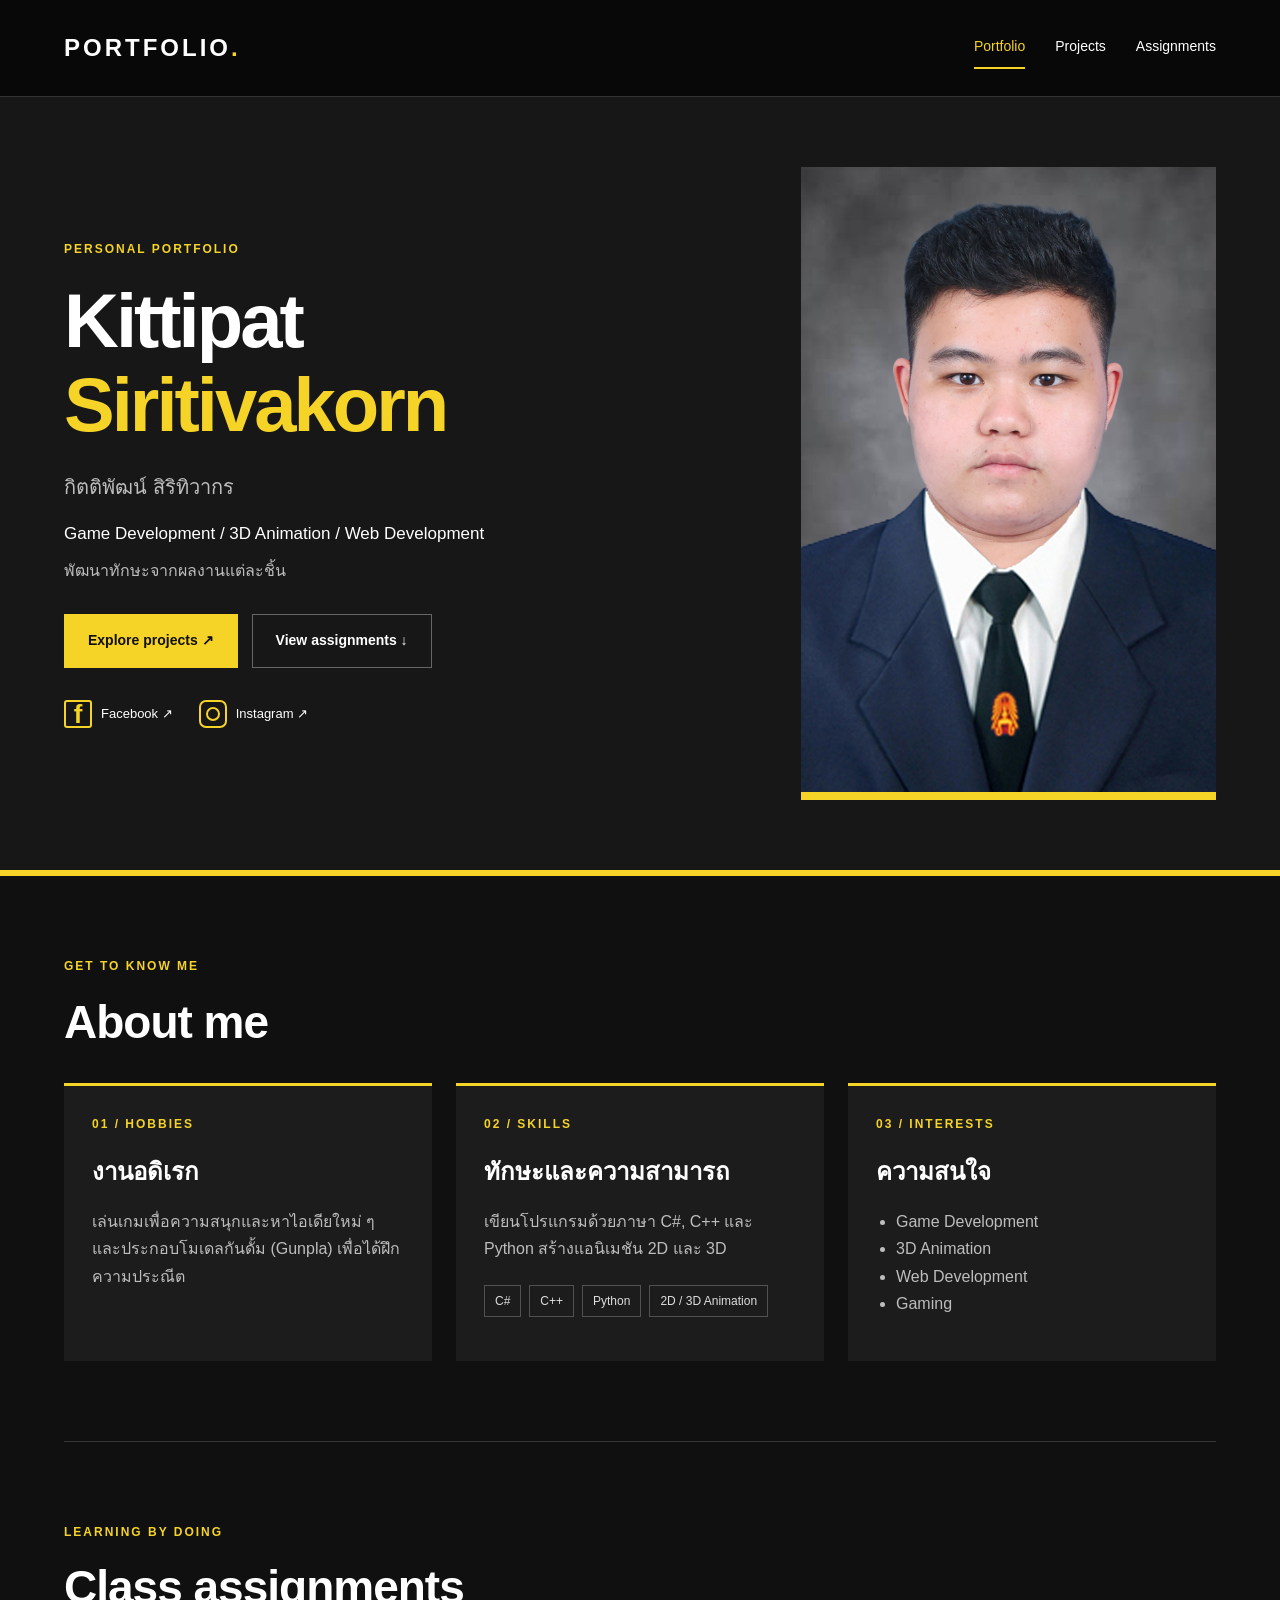
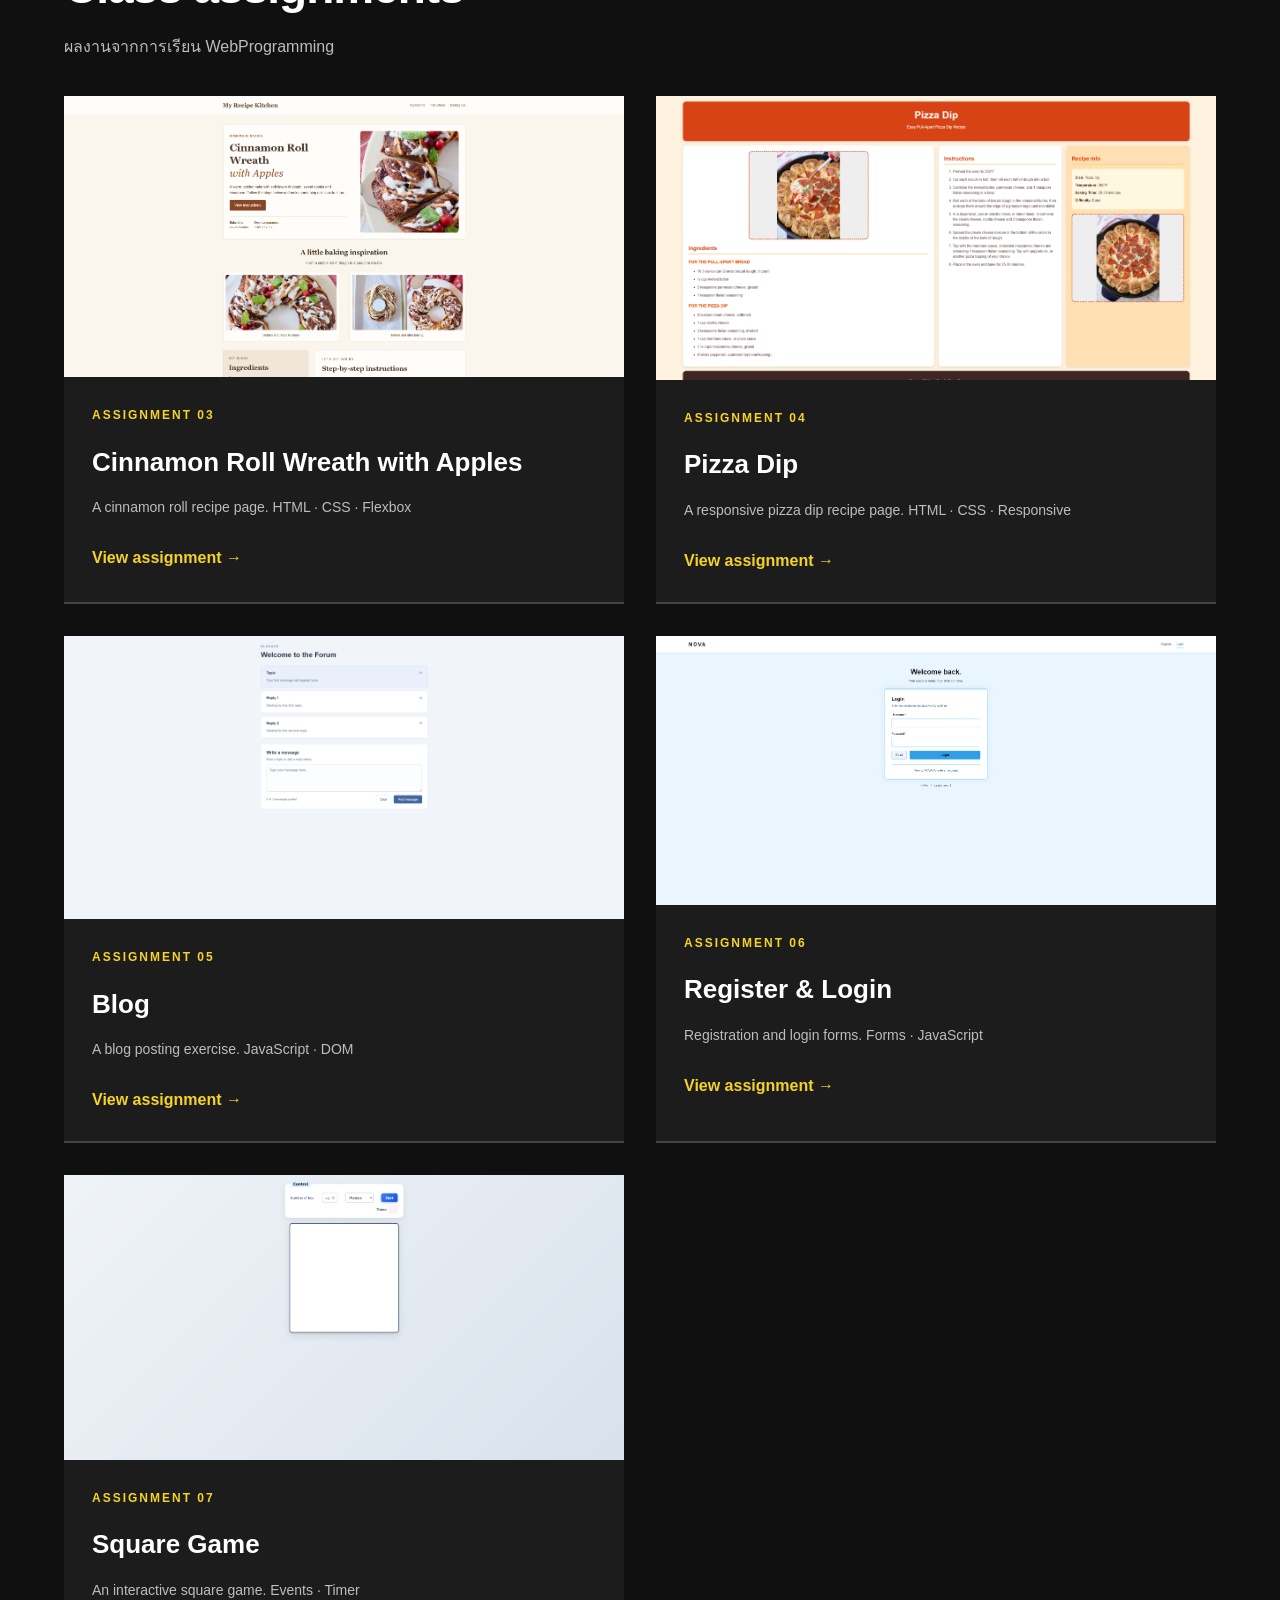
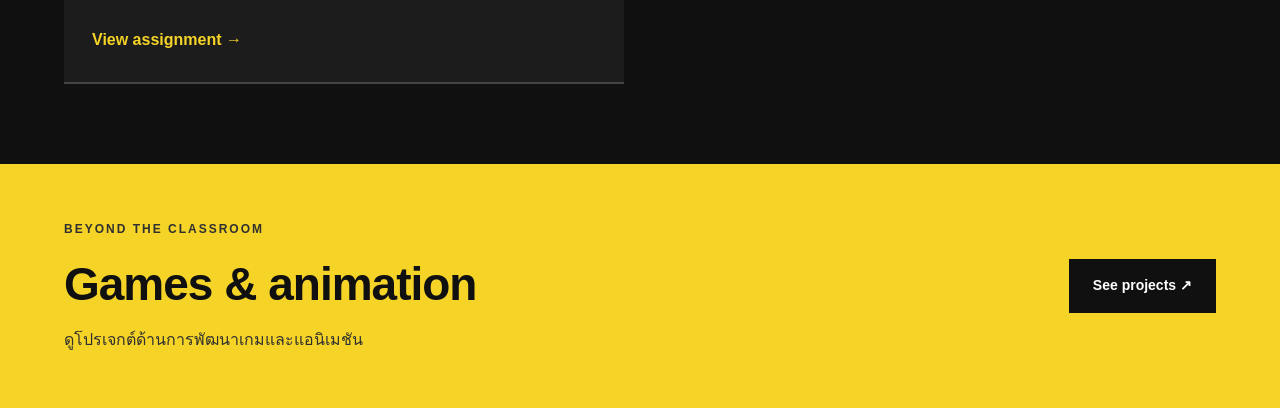
==== commit 163715a3: "re touch" ====
--- a/index.html
+++ b/index.html
@@ -19,20 +19,21 @@
             </div>
         </div>
     </header>
-    <main class="container">
+    <div>
         <section class="hero">
             <div class="hero-copy">
                 <p class="eyebrow">PERSONAL PORTFOLIO</p>
-                <h1>กิตติพัฒน์ <span>สิริทิวากร</span></h1>
-                <p class="body-copy english-name">Kittipat Siritivakorn</p>
+                <h1>Kittipat <span>Siritivakorn</span></h1>
+                <p class="body-copy english-name">กิตติพัฒน์ สิริทิวากร</p>
+                <p class="hero-disciplines">Game Development / 3D Animation / Web Development</p>
                 <p class="body-copy hero-description">พัฒนาทักษะจากผลงานแต่ละชิ้น</p>
                 <div class="hero-actions">
                     <a class="button" href="project.html">Explore projects ↗</a>
                     <a class="button secondary" href="#assignments">View assignments ↓</a>
                 </div>
                 <div class="social-links">
-                    <a href="https://www.facebook.com/kittipat.siritivakorn">Facebook ↗</a>
-                    <a href="https://www.instagram.com/ninecomedy/">Instagram ↗</a>
+                    <a href="https://www.facebook.com/kittipat.siritivakorn"><span class="social-icon facebook-icon">f</span> Facebook ↗</a>
+                    <a href="https://www.instagram.com/ninecomedy/"><span class="social-icon instagram-icon"><span class="camera-lens"></span></span> Instagram ↗</a>
                 </div>
             </div>
             <div class="portrait"><img src="pic/mypic.png" alt="รูป กิตติพัฒน์ สิริทิวากร"></div>
@@ -53,7 +54,7 @@
                     <div class="work-content">
                         <p class="small-label">ASSIGNMENT 03</p>
                         <h3>Cinnamon Roll Wreath with Apples</h3>
-                        <p class="body-copy tech-text">HTML · CSS · Flexbox</p>
+                        <p class="body-copy tech-text">A cinnamon roll recipe page. HTML · CSS · Flexbox</p>
                         <a class="text-link" href="assignments/assignment3/recipe.html">View assignment →</a>
                     </div>
                 </article>
@@ -62,7 +63,7 @@
                     <div class="work-content">
                         <p class="small-label">ASSIGNMENT 04</p>
                         <h3>Pizza Dip</h3>
-                        <p class="body-copy tech-text">HTML · CSS · Responsive</p>
+                        <p class="body-copy tech-text">A responsive pizza dip recipe page. HTML · CSS · Responsive</p>
                         <a class="text-link" href="assignments/assignment4/recipe.html">View assignment →</a>
                     </div>
                 </article>
@@ -71,7 +72,7 @@
                     <div class="work-content">
                         <p class="small-label">ASSIGNMENT 05</p>
                         <h3>Blog</h3>
-                        <p class="body-copy tech-text">JavaScript · DOM</p>
+                        <p class="body-copy tech-text">A blog posting exercise. JavaScript · DOM</p>
                         <a class="text-link" href="assignments/assignment5/index.html">View assignment →</a>
                     </div>
                 </article>
@@ -80,7 +81,7 @@
                     <div class="work-content">
                         <p class="small-label">ASSIGNMENT 06</p>
                         <h3>Register & Login</h3>
-                        <p class="body-copy tech-text">Forms · JavaScript</p>
+                        <p class="body-copy tech-text">Registration and login forms. Forms · JavaScript</p>
                         <a class="text-link" href="assignments/assignment6/login.html">View assignment →</a>
                     </div>
                 </article>
@@ -89,58 +90,13 @@
                     <div class="work-content">
                         <p class="small-label">ASSIGNMENT 07</p>
                         <h3>Square Game</h3>
-                        <p class="body-copy tech-text">Events · Timer</p>
+                        <p class="body-copy tech-text">An interactive square game. Events · Timer</p>
                         <a class="text-link" href="assignments/assignment7/index.html">View assignment →</a>
                     </div>
                 </article>
             </div>
         </section>
         <section class="project-banner"><div><p class="eyebrow">BEYOND THE CLASSROOM</p><h2>Games & animation</h2><p class="body-copy">ดูโปรเจกต์ด้านการพัฒนาเกมและแอนิเมชัน</p></div><a class="button" href="project.html">See projects ↗</a></section>
-    </main>
-    <footer class="site-footer">
-        <p class="body-copy">Kittipat Siritivakorn · Portfolio</p>
-        <a href="#top">Back to top ↑</a>
-    </footer>
-<!-- Paragraph -->
-<!-- <p>The Way Get Start Is To Quit Talking And Begin Doing.| -Walt Disney</p> -->
-<!-- Heading -->
-<!-- article and section -->
-<!-- Horizontal rule -->
-<!-- <hr>    <p>First paragraph</p> <hr> <p>Second paragraph</p> <hr> <p>Third paragraph</p> First paragraph -->
-<!-- Link  -->
-<!-- images -->
-<!-- Phrase elements
-    <p>
-        HTML is <em>really</em>,
-        <strong>REALLY</strong> fun!
-    </p>
-
-    Nesting tags -->
-<!-- <p>
-        HTML is <em>really,
-        <strong>REALLY</em></strong> fun!
-    </p> -->
-<!-- Unordered list
-    <ul>
-        <li>Simpsons:
-        <ul>
-            <li>Homer</li>
-            <li>Marge</li>
-        </ul>
-        </li>
-        <li>Family Guy:
-        <ul>
-            <li>Peter</li>
-            <li>Lois</li>
-        </ul>
-        </li>
-    </ul> -->
-<!-- Ordered list
-    <p>RIAA business model:</p>
-    <ol>
-        <li>Sue customers</li>
-        <li>???</li>
-        <li>Profit!</li>
-    </ol> -->
+    </div>
 </body>
 </html>
--- a/main.css
+++ b/main.css
@@ -1,111 +1,538 @@
 
-body { margin: 0; background-color: #121520; color: #edf0f8; font-family: Tahoma, Arial, sans-serif; font-size: 16px; line-height: 1.8; }
-a { color: #baa8f6; text-decoration: none; }
-a:hover { color: #e3d8ff; }
-img { display: block; max-width: 100%; height: auto; }
-h1, h2, h3, p { margin-top: 0; }
-h1, h2, h3 { line-height: 1.35; }
-.container, .nav-container { width: 90%; max-width: 1120px; margin: 0 auto; }
-.site-header { padding: 22px 0; border-bottom: 1px solid #2c3041; background-color: #171b28; }
-.nav-container { display: flex; justify-content: space-between; align-items: center; flex-wrap: wrap; gap: 18px; }
-.brand { color: #edf0f8; font-size: 21px; font-weight: bold; letter-spacing: 3px; }
-.brand span { color: #ad94ed; }
-.navigation { display: flex; flex-wrap: wrap; gap: 25px; }
-.navigation a { padding: 3px 0; color: #aeb7ce; font-size: 14px; }
-.navigation .active { color: #dfd4ff; border-bottom: 2px solid #ad94ed; }
-.hero { display: flex; justify-content: space-between; align-items: center; gap: 40px; padding: 65px 0; }
-.hero-copy { width: 60%; }
-.eyebrow, .small-label { color: #b5a0ea; font-size: 11px; font-weight: bold; letter-spacing: 2px; }
-.eyebrow { margin-bottom: 16px; }
-h1 { margin-bottom: 12px; font-size: 49px; }
-h1 span { color: #b7a0ee; }
-.english-name { color: #d1d7e8; font-size: 19px; }
-.hero-description { color: #aeb7ce; font-size: 15px; }
-.hero-actions, .social-links { display: flex; flex-wrap: wrap; gap: 13px; }
-.hero-actions { margin: 25px 0 20px; }
-.button { display: inline-block; padding: 11px 18px; border: 1px solid #aa91e8; border-radius: 6px; background-color: #ad94ed; color: #171222; font-size: 14px; font-weight: bold; transition: background-color 0.2s; }
-.button:hover { color: #171222; background-color: #c5b1f7; }
-.secondary { background-color: transparent; color: #ddd1fa; border-color: #4b435f; }
-.secondary:hover { color: #edf0f8; background-color: #2b263a; }
-.social-links { gap: 25px; font-size: 13px; }
-.portrait { width: 31%; padding: 12px; background-color: #1c2131; border: 1px solid #3b3450; border-radius: 12px; }
-.portrait img { width: 100%; border-radius: 7px; }
-.portrait p { margin: 12px 0 2px; text-align: center; color: #aeb7ce; font-size: 8px; letter-spacing: 1px; }
-.about-section, .assignment-section { padding: 40px 0; border-top: 1px solid #2c3041; }
-.section-heading { margin-bottom: 25px; }
-.section-heading h2 { margin-bottom: 10px; font-size: 31px; }
-.section-heading p.body-copy { margin-bottom: 0; color: #aeb7ce; font-size: 14px; }
-.section-heading .eyebrow { color: #b5a0ea; }
-.about-grid { display: grid; grid-template-columns: 1fr 1fr 1fr; gap: 18px; }
-.info-card { padding: 25px; border: 1px solid #30374b; border-radius: 9px; background-color: #1a1f2e; }
-.small-label { font-size: 10px; letter-spacing: 1.5px; margin-bottom: 12px; }
-.info-card h3 { font-size: 18px; margin-bottom: 13px; }
-.info-card p.body-copy, .interest-list { color: #bdc5d8; font-size: 14px; }
-.interest-list { padding-left: 19px; margin-bottom: 0; }
-.tags { display: flex; flex-wrap: wrap; gap: 7px; }
-.tags span { padding: 3px 9px; border: 1px solid #4b405e; border-radius: 4px; background-color: #2b263a; color: #dacbf6; font-size: 11px; }
-.work-grid { display: grid; grid-template-columns: 1fr 1fr 1fr; gap: 22px; }
-.work-card {  border: 1px solid #30374b; border-radius: 9px; background-color: #1a1f2e; transition: transform 0.2s, box-shadow 0.2s; }
-.work-card:hover { transform: translateY(-4px); box-shadow: 0 8px 18px rgba(0,0,0,0.18); }
-.image-link { display: block; border-radius: 8px 8px 0 0; padding: 10px; border-bottom: 1px solid #30374b; background-color: #222839; }
-.image-link img { width: 100%; height: auto;  background-color: #151925; border-radius: 4px; }
-.work-content { padding: 22px; }
-.work-content h3 { font-size: 19px; margin-bottom: 12px; }
-.work-content p.body-copy { color: #bdc5d8; font-size: 13px; }
-.work-content .tech-text { color: #b5a0ea; font-size: 11px; }
-.text-link { font-size: 13px; font-weight: bold; }
-.source-note { margin: 25px 0 0; color: #aeb7ce; font-size: 12px; }
-.project-banner { display: flex; justify-content: space-between; align-items: center; gap: 25px; margin: 12px 0 50px; padding: 30px; border: 1px solid #493c60; border-radius: 10px; background-color: #231e32; }
-.project-banner h2 { margin-bottom: 10px; font-size: 28px; }
-.project-banner p.body-copy { margin-bottom: 0; color: #bdc5d8; font-size: 14px; }
-.site-footer { display: flex; justify-content: center; flex-wrap: wrap; gap: 30px; padding: 24px 5%; border-top: 1px solid #2c3041; background-color: #171b28; color: #aeb7ce; font-size: 12px; }
-.site-footer p { margin: 0; }
-.project-intro { padding: 50px 0 30px; }
-.project-intro > p.body-copy { color: #aeb7ce; }
-.project-list { display: flex; flex-direction: column; gap: 30px; }
-.project-card { display: flex; align-items: center; gap: 32px; padding: 28px; border: 1px solid #30374b; border-radius: 10px; background-color: #1a1f2e; }
-.project-image { width: 49%; }
-.project-image img { width: 100%; border-radius: 7px; }
-.project-copy { width: 48%; }
-.project-copy h2 { font-size: 27px; margin-bottom: 10px; }
-.project-copy p.body-copy, .project-copy ul { color: #bdc5d8; font-size: 14px; }
-.project-copy .project-status { color: #bca5f0; font-size: 12px; }
-.project-copy h3 { font-size: 16px; margin: 18px 0 8px; }
-.project-copy ul { padding-left: 20px; }
-.return-link { margin: 35px 0 50px; }
-@media only screen and (max-width: 950px) {
-    .work-grid { grid-template-columns: 1fr 1fr; }
-    .about-grid { grid-template-columns: 1fr; }
-    h1 { font-size: 40px; }
-    .portrait { width: 35%; }
-    .project-card { flex-direction: column; align-items: stretch; }
-    .project-image, .project-copy { width: 100%; }
-}
-@media only screen and (max-width: 600px) {
-    .nav-container { flex-direction: column; align-items: flex-start; }
-    .navigation { gap: 20px; }
-    .hero { flex-direction: column; align-items: flex-start; padding: 35px 0; gap: 30px; }
-    .hero-copy { width: 100%; }
-    .portrait { width: 72%; max-width: 274px; margin: 0 auto;  }
-    h1 { font-size: 35px; }
-    .hero-description br { display: none; }
-    .work-grid { grid-template-columns: 1fr; }
-    .image-link img { height: auto; }
-    .project-banner { flex-direction: column; align-items: flex-start; padding: 24px; }
-    .project-card { padding: 20px; gap: 25px; }
-    .project-intro { padding-top: 35px; }
-}
-
-.hero-copy h1 { font-size: 38px;  }
-@media only screen and (max-width: 950px) {
-    .hero-copy h1 { font-size: 30px; }
-}
-@media only screen and (max-width: 600px) {
-    .hero-copy h1 { font-size: 24px; }
-}
-@media only screen and (max-width: 400px) {
-    .hero-copy h1 { font-size: 20px; }
-}
-
-a:focus, button:focus { box-shadow: 0 0 0 2px #baa8f6; }
-.text-link:hover { text-decoration: underline; }
+body {
+    margin: 0;
+    background-color: #101010;
+    color: #ffffff;
+    font-family: Arial, Tahoma, sans-serif;
+    font-size: 16px;
+    line-height: 1.7;
+}
+
+a {
+    color: #ffffff;
+    text-decoration: none;
+}
+
+a:hover,
+a:focus {
+    color: #f5d327;
+}
+
+img {
+    display: block;
+    max-width: 100%;
+    height: auto;
+}
+
+h1,
+h2,
+h3,
+p {
+    margin: 0;
+}
+
+h1,
+h2,
+h3 {
+    line-height: 1.1;
+}
+
+h1 {
+    font-size: 76px;
+    letter-spacing: -3px;
+}
+
+h1 span {
+    display: block;
+    color: #f5d327;
+}
+
+h2 {
+    font-size: 46px;
+    letter-spacing: -1px;
+}
+
+h3 {
+    font-size: 26px;
+}
+
+.site-header {
+    background-color: #080808;
+    border-bottom: 1px solid #333333;
+}
+
+.nav-container {
+    width: 90%;
+    max-width: 1320px;
+    margin: 0 auto;
+    padding: 27px 0;
+    display: flex;
+    justify-content: space-between;
+    align-items: center;
+    gap: 24px;
+}
+
+.brand {
+    font-size: 24px;
+    font-weight: bold;
+    letter-spacing: 3px;
+}
+
+.brand span {
+    color: #f5d327;
+}
+
+.navigation {
+    display: flex;
+    flex-wrap: wrap;
+    gap: 30px;
+}
+
+.navigation a {
+    font-size: 14px;
+    padding: 8px 0;
+    border-bottom: 2px solid #080808;
+}
+
+.navigation .active,
+.navigation a:hover,
+.navigation a:focus {
+    border-bottom: 2px solid #f5d327;
+    color: #f5d327;
+}
+
+/* Flexbox */
+.hero {
+    background-color: #171717;
+    padding: 70px 5%;
+    display: flex;
+    justify-content: space-between;
+    align-items: center;
+    gap: 5%;
+    border-bottom: 6px solid #f5d327;
+}
+
+.hero-copy {
+    width: 59%;
+}
+
+.portrait {
+    width: 36%;
+    background-color: #222222;
+    border-bottom: 8px solid #f5d327;
+}
+
+.portrait img {
+    width: 100%;
+}
+
+.eyebrow,
+.small-label {
+    color: #f5d327;
+    font-size: 12px;
+    font-weight: bold;
+    letter-spacing: 2px;
+    margin-bottom: 20px;
+}
+
+.body-copy {
+    color: #bdbdbd;
+}
+
+.english-name {
+    margin-top: 24px;
+    font-size: 20px;
+}
+
+.hero-disciplines {
+    margin-top: 16px;
+    font-size: 17px;
+}
+
+.hero-description {
+    margin-top: 8px;
+}
+
+.hero-actions {
+    display: flex;
+    flex-wrap: wrap;
+    gap: 14px;
+    margin-top: 30px;
+}
+
+.button {
+    display: block;
+    padding: 14px 23px;
+    background-color: #f5d327;
+    color: #101010;
+    border: 1px solid #f5d327;
+    font-weight: bold;
+    font-size: 14px;
+    transition: all 0.2s;
+}
+
+.button:hover,
+.button:focus {
+    background-color: #ffffff;
+    color: #101010;
+    border-color: #ffffff;
+    transform: translateY(-4px);
+}
+
+.secondary {
+    background-color: #171717;
+    color: #ffffff;
+    border-color: #666666;
+}
+
+.social-links {
+    display: flex;
+    flex-wrap: wrap;
+    gap: 26px;
+    margin-top: 32px;
+    font-size: 13px;
+}
+
+.about-section,
+.assignment-section,
+.project-list,
+.return-link {
+    width: 90%;
+    max-width: 1320px;
+    margin: 0 auto;
+    padding: 80px 0;
+}
+
+.section-heading {
+    margin-bottom: 36px;
+}
+
+.section-heading .body-copy {
+    margin-top: 20px;
+}
+
+.about-grid {
+    display: grid;
+    grid-template-columns: 1fr 1fr 1fr;
+    gap: 24px;
+}
+
+.info-card {
+    padding: 28px;
+    background-color: #1c1c1c;
+    border-top: 3px solid #f5d327;
+}
+
+.info-card h3 {
+    margin-bottom: 20px;
+    font-size: 24px;
+    line-height: 1.4;
+}
+
+.tags {
+    display: flex;
+    flex-wrap: wrap;
+    gap: 8px;
+    margin-top: 22px;
+}
+
+.tags span {
+    padding: 5px 10px;
+    border: 1px solid #515151;
+    color: #dddddd;
+    font-size: 12px;
+}
+
+.interest-list {
+    padding-left: 20px;
+    color: #bdbdbd;
+}
+
+.assignment-section {
+    border-top: 1px solid #363636;
+}
+
+.work-grid {
+    display: grid;
+    grid-template-columns: 1fr 1fr;
+    gap: 32px;
+}
+
+.work-card {
+    background-color: #1c1c1c;
+    border-bottom: 2px solid #444444;
+    transition: all 0.2s;
+}
+
+.work-card:hover {
+    transform: translateY(-4px);
+    border-color: #f5d327;
+}
+
+.image-link {
+    display: block;
+    background-color: #242424;
+}
+
+.image-link img {
+    width: 100%;
+}
+
+.work-content {
+    padding: 28px;
+}
+
+.work-content h3 {
+    margin-bottom: 18px;
+    line-height: 1.25;
+}
+
+.tech-text {
+    font-size: 14px;
+}
+
+.text-link {
+    display: block;
+    margin-top: 24px;
+    color: #f5d327;
+    font-weight: bold;
+}
+
+.project-banner {
+    padding: 55px 5%;
+    background-color: #f5d327;
+    color: #101010;
+    display: flex;
+    align-items: center;
+    justify-content: space-between;
+    gap: 35px;
+}
+
+.project-banner .eyebrow,
+.project-banner .body-copy {
+    color: #303030;
+}
+
+.project-banner .body-copy {
+    margin-top: 16px;
+}
+
+.project-banner .button {
+    background-color: #101010;
+    color: #ffffff;
+    border-color: #101010;
+}
+
+.project-intro {
+    padding: 70px 5%;
+    background-color: #171717;
+    border-bottom: 6px solid #f5d327;
+}
+
+.project-intro h1 {
+    font-size: 100px;
+}
+
+.project-intro h1 span {
+    display: block;
+}
+
+.project-intro .body-copy {
+    margin-top: 24px;
+}
+
+.project-list {
+    padding-bottom: 0;
+}
+
+.project-card {
+    margin-bottom: 70px;
+    background-color: #1c1c1c;
+    border-bottom: 2px solid #f5d327;
+}
+
+.project-image img {
+    width: 100%;
+}
+
+.project-copy {
+    padding: 40px;
+}
+
+.project-copy h2 {
+    margin-bottom: 24px;
+}
+
+.project-copy h3 {
+    margin-top: 28px;
+    font-size: 20px;
+}
+
+.project-copy ul {
+    color: #bdbdbd;
+    padding-left: 22px;
+}
+
+.return-link {
+    display: flex;
+    padding-top: 0;
+}
+
+.site-footer {
+    padding: 34px 5%;
+    border-top: 1px solid #363636;
+    display: flex;
+    justify-content: space-between;
+    gap: 24px;
+    font-size: 13px;
+    background-color: #080808;
+}
+
+@media only screen and (max-width: 1100px) {
+    h1 {
+        font-size: 54px;
+        letter-spacing: -2px;
+    }
+
+    .about-grid {
+        grid-template-columns: 1fr;
+    }
+}
+
+@media only screen and (max-width: 700px) {
+    .nav-container {
+        flex-direction: column;
+        align-items: flex-start;
+        gap: 14px;
+        padding: 22px 0;
+    }
+
+    .navigation {
+        gap: 26px;
+    }
+
+    .hero {
+        flex-direction: column;
+        gap: 36px;
+        padding: 45px 5%;
+    }
+
+    .hero-copy,
+    .portrait {
+        width: 100%;
+    }
+
+    h1 {
+        font-size: 42px;
+        letter-spacing: -1px;
+    }
+
+    h2 {
+        font-size: 34px;
+    }
+
+    h3 {
+        font-size: 24px;
+    }
+
+    .hero-disciplines {
+        font-size: 15px;
+    }
+
+    .about-section,
+    .assignment-section {
+        padding: 50px 0;
+    }
+
+    .work-grid {
+        grid-template-columns: 1fr;
+        gap: 26px;
+    }
+
+    .project-banner {
+        flex-direction: column;
+        align-items: flex-start;
+    }
+
+    .project-intro {
+        padding: 45px 5%;
+    }
+
+    .project-intro h1 {
+        font-size: 52px;
+    }
+
+    .project-list {
+        padding-top: 45px;
+    }
+
+    .project-copy,
+    .work-content,
+    .info-card {
+        padding: 24px;
+    }
+
+    .project-card {
+        margin-bottom: 40px;
+    }
+
+    .site-footer {
+        flex-direction: column;
+        gap: 12px;
+    }
+}
+/* Back to Portfolio button only */
+.return-link .button {
+    background-color: #f5d000;
+    color: #111111;
+    border-color: #f5d000;
+    border-radius: 0;
+}
+
+.return-link .button:hover,
+.return-link .button:focus {
+    background-color: #dfbd00;
+    color: #111111;
+    border-color: #dfbd00;
+}
+
+/* Social link icons using basic borders and Flexbox */
+.social-links a {
+    display: flex;
+    align-items: center;
+    gap: 9px;
+}
+
+.social-icon {
+    display: flex;
+    align-items: center;
+    justify-content: center;
+    width: 24px;
+    height: 24px;
+    border: 2px solid;
+    color: #f5d327;
+}
+
+.facebook-icon {
+    border-radius: 3px;
+    font-family: Arial, sans-serif;
+    font-size: 26px;
+    font-weight: bold;
+    line-height: 1;
+}
+
+.instagram-icon {
+    border-radius: 7px;
+}
+
+.camera-lens {
+    display: block;
+    width: 10px;
+    height: 10px;
+    border: 2px solid;
+    border-radius: 10px;
+}
+
+.social-links a:hover .social-icon {
+    color: #ffffff;
+}
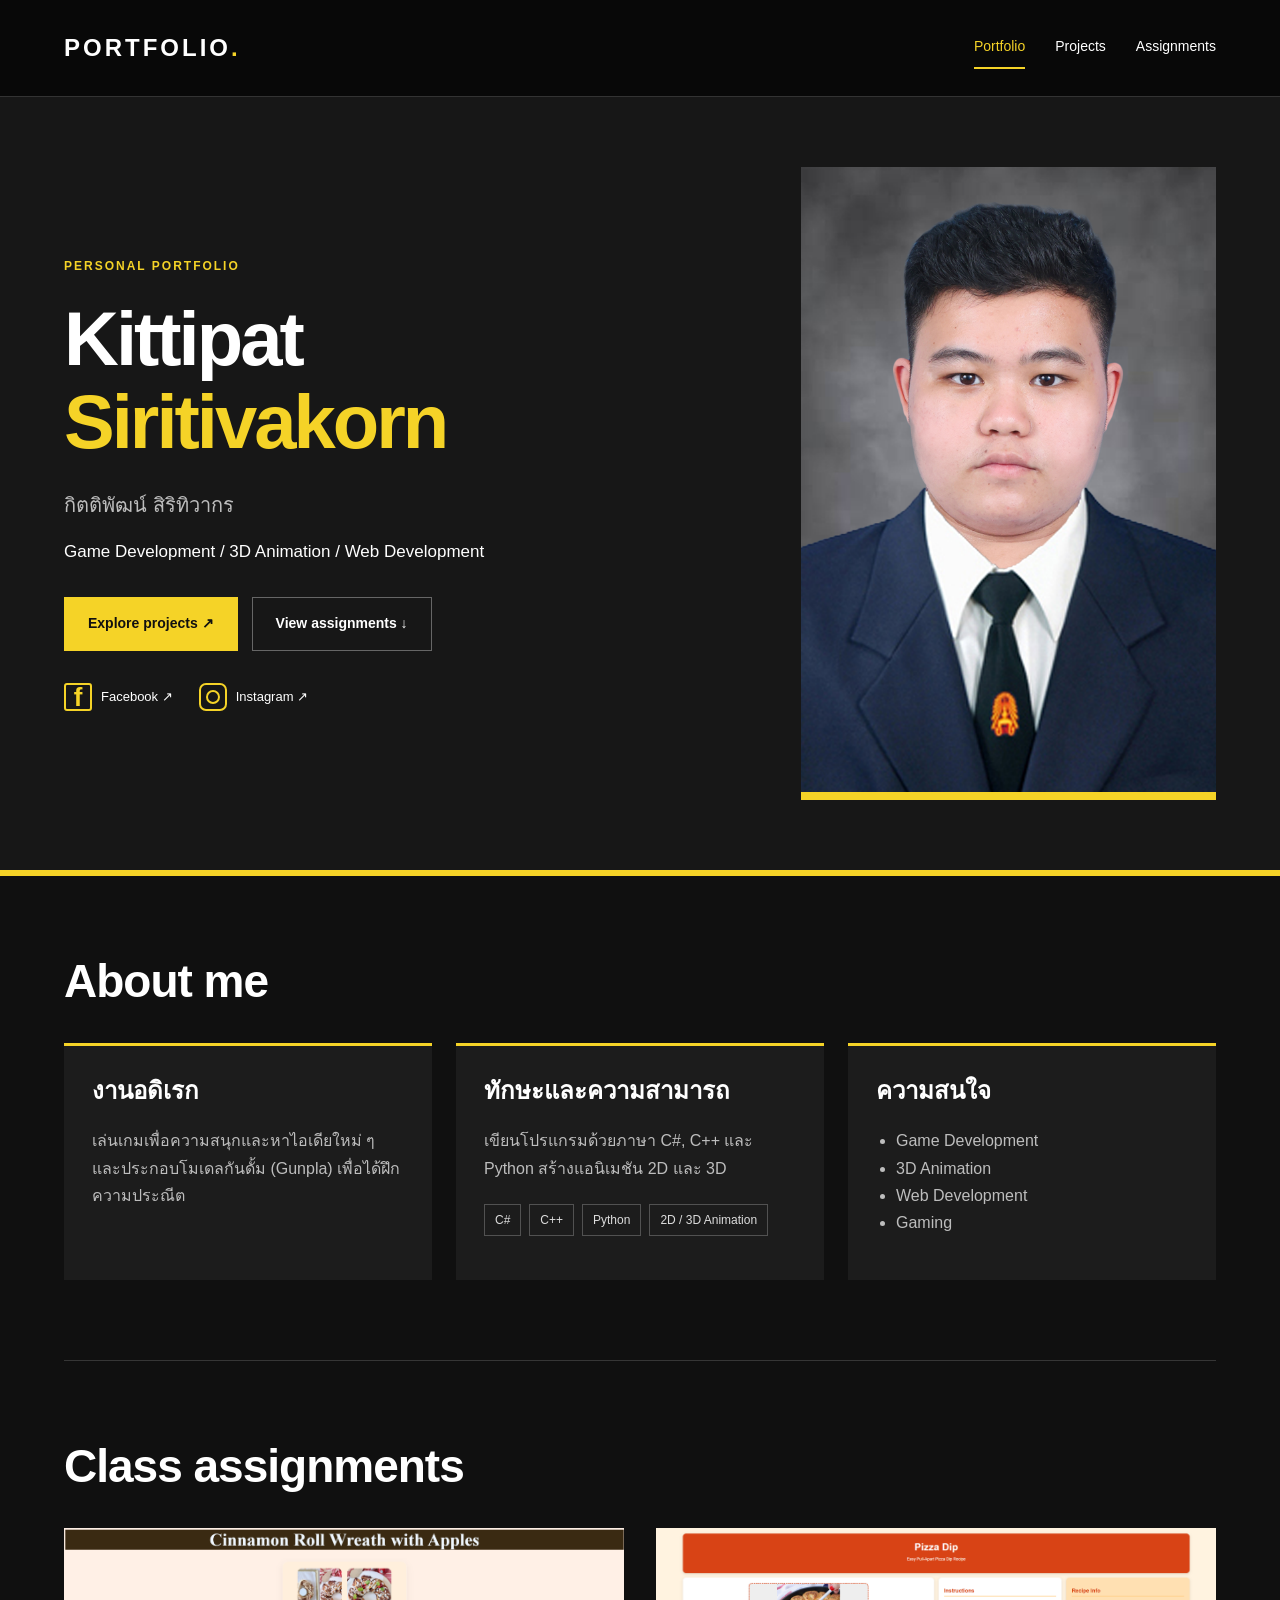
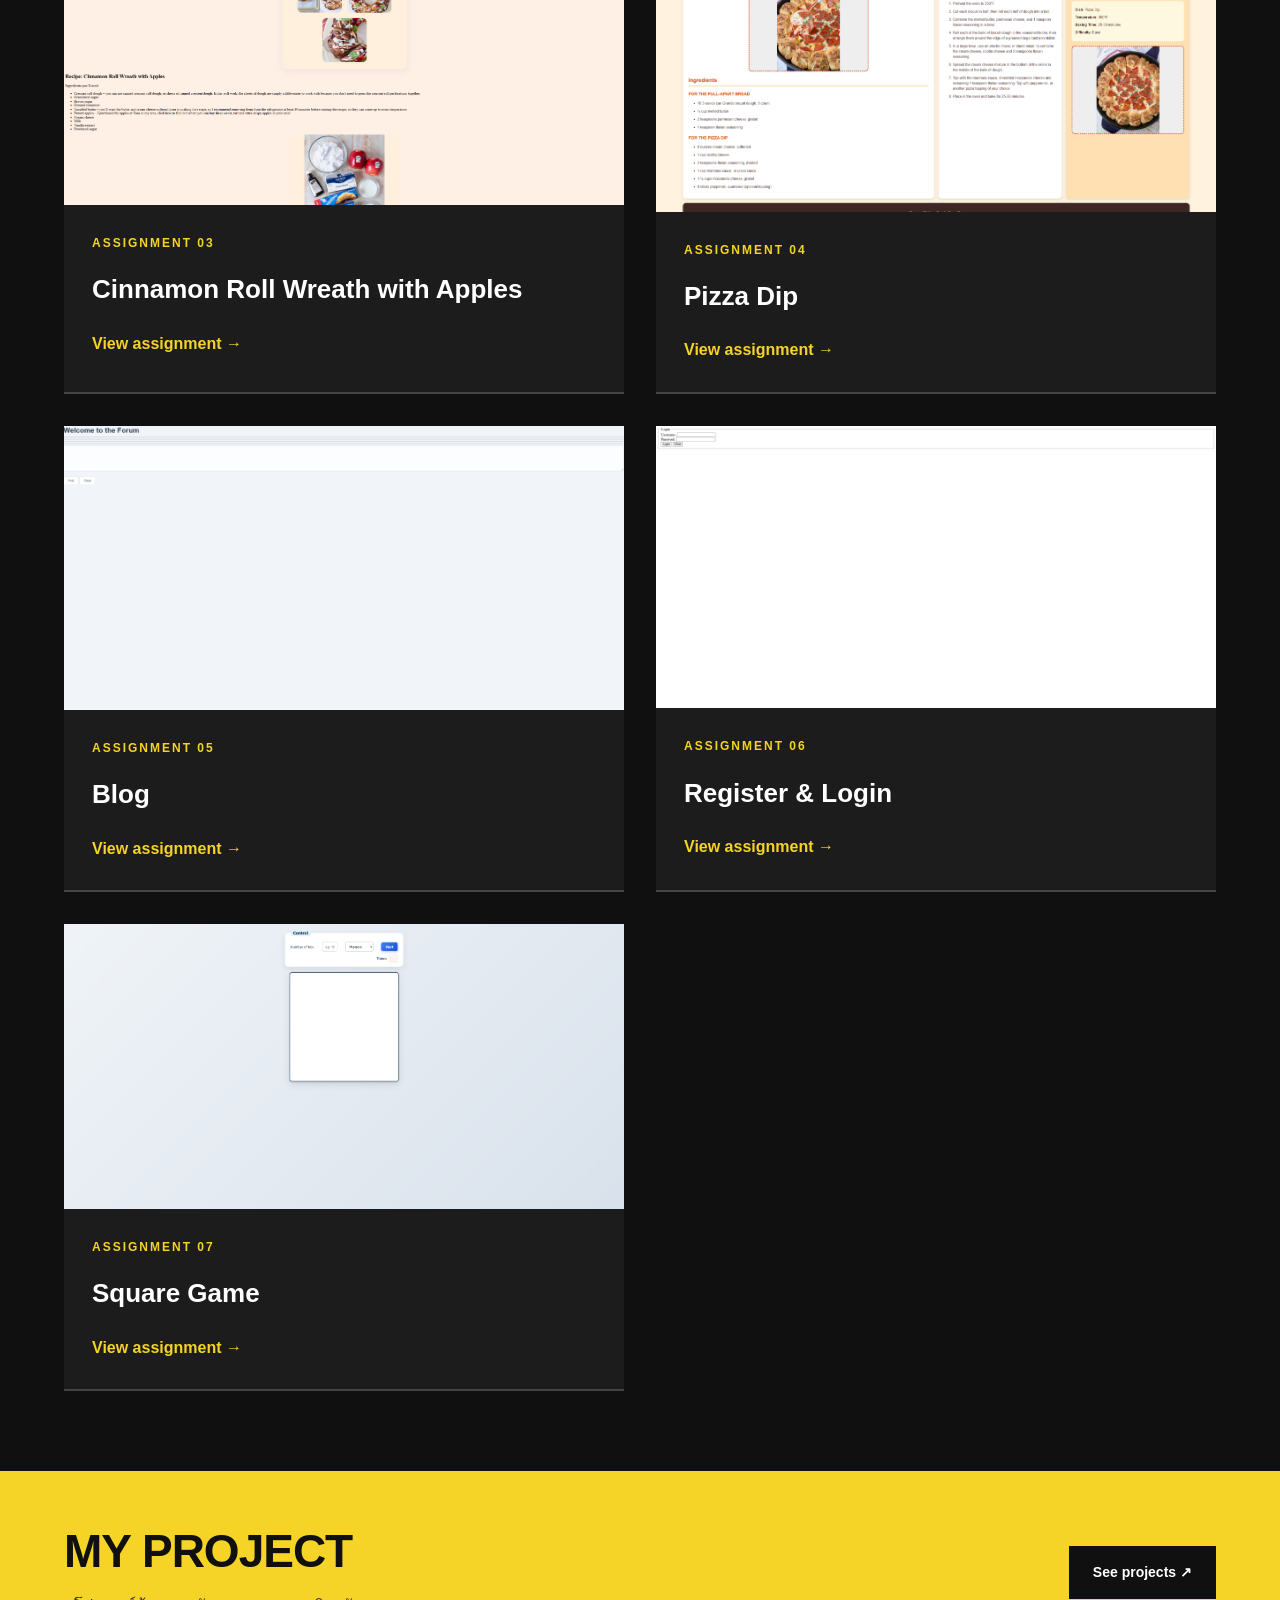
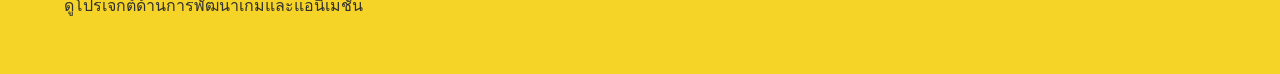
==== commit bda0f34a: "s" ====
--- a/index.html
+++ b/index.html
@@ -26,7 +26,6 @@
                 <h1>Kittipat <span>Siritivakorn</span></h1>
                 <p class="body-copy english-name">กิตติพัฒน์ สิริทิวากร</p>
                 <p class="hero-disciplines">Game Development / 3D Animation / Web Development</p>
-                <p class="body-copy hero-description">พัฒนาทักษะจากผลงานแต่ละชิ้น</p>
                 <div class="hero-actions">
                     <a class="button" href="project.html">Explore projects ↗</a>
                     <a class="button secondary" href="#assignments">View assignments ↓</a>
@@ -39,22 +38,21 @@
             <div class="portrait"><img src="pic/mypic.png" alt="รูป กิตติพัฒน์ สิริทิวากร"></div>
         </section>
         <section class="about-section" id="about">
-            <div class="section-heading"><p class="eyebrow">GET TO KNOW ME</p><h2>About me</h2></div>
+            <div class="section-heading"><h2>About me</h2></div>
             <div class="about-grid">
-                <article class="info-card"><p class="small-label">01 / HOBBIES</p><h3>งานอดิเรก</h3><p class="body-copy">เล่นเกมเพื่อความสนุกและหาไอเดียใหม่ ๆ และประกอบโมเดลกันดั้ม (Gunpla) เพื่อได้ฝึกความประณีต</p></article>
-                <article class="info-card"><p class="small-label">02 / SKILLS</p><h3>ทักษะและความสามารถ</h3><p class="body-copy">เขียนโปรแกรมด้วยภาษา C#, C++ และ Python สร้างแอนิเมชัน 2D และ 3D</p><div class="tags"><span>C#</span><span>C++</span><span>Python</span><span>2D / 3D Animation</span></div></article>
-                <article class="info-card"><p class="small-label">03 / INTERESTS</p><h3>ความสนใจ</h3><ul class="interest-list"><li>Game Development</li><li>3D Animation</li><li>Web Development</li><li>Gaming</li></ul></article>
+                <article class="info-card"><h3>งานอดิเรก</h3><p class="body-copy">เล่นเกมเพื่อความสนุกและหาไอเดียใหม่ ๆ และประกอบโมเดลกันดั้ม (Gunpla) เพื่อได้ฝึกความประณีต</p></article>
+                <article class="info-card"><h3>ทักษะและความสามารถ</h3><p class="body-copy">เขียนโปรแกรมด้วยภาษา C#, C++ และ Python สร้างแอนิเมชัน 2D และ 3D</p><div class="tags"><span>C#</span><span>C++</span><span>Python</span><span>2D / 3D Animation</span></div></article>
+                <article class="info-card"><h3>ความสนใจ</h3><ul class="interest-list"><li>Game Development</li><li>3D Animation</li><li>Web Development</li><li>Gaming</li></ul></article>
             </div>
         </section>
         <section class="assignment-section" id="assignments">
-            <div class="section-heading"><p class="eyebrow">LEARNING BY DOING</p><h2>Class assignments</h2><p class="body-copy">ผลงานจากการเรียน WebProgramming</p></div>
+            <div class="section-heading"><h2>Class assignments</h2></div>
             <div class="work-grid">
                 <article class="work-card">
                     <a class="image-link" href="assignments/assignment3/recipe.html"><img src="pic/ass3.png" alt="ภาพหน้าเว็บ Cinnamon Roll Wreath with Apples"></a>
                     <div class="work-content">
                         <p class="small-label">ASSIGNMENT 03</p>
                         <h3>Cinnamon Roll Wreath with Apples</h3>
-                        <p class="body-copy tech-text">A cinnamon roll recipe page. HTML · CSS · Flexbox</p>
                         <a class="text-link" href="assignments/assignment3/recipe.html">View assignment →</a>
                     </div>
                 </article>
@@ -63,7 +61,6 @@
                     <div class="work-content">
                         <p class="small-label">ASSIGNMENT 04</p>
                         <h3>Pizza Dip</h3>
-                        <p class="body-copy tech-text">A responsive pizza dip recipe page. HTML · CSS · Responsive</p>
                         <a class="text-link" href="assignments/assignment4/recipe.html">View assignment →</a>
                     </div>
                 </article>
@@ -72,7 +69,6 @@
                     <div class="work-content">
                         <p class="small-label">ASSIGNMENT 05</p>
                         <h3>Blog</h3>
-                        <p class="body-copy tech-text">A blog posting exercise. JavaScript · DOM</p>
                         <a class="text-link" href="assignments/assignment5/index.html">View assignment →</a>
                     </div>
                 </article>
@@ -81,7 +77,6 @@
                     <div class="work-content">
                         <p class="small-label">ASSIGNMENT 06</p>
                         <h3>Register & Login</h3>
-                        <p class="body-copy tech-text">Registration and login forms. Forms · JavaScript</p>
                         <a class="text-link" href="assignments/assignment6/login.html">View assignment →</a>
                     </div>
                 </article>
@@ -90,13 +85,12 @@
                     <div class="work-content">
                         <p class="small-label">ASSIGNMENT 07</p>
                         <h3>Square Game</h3>
-                        <p class="body-copy tech-text">An interactive square game. Events · Timer</p>
                         <a class="text-link" href="assignments/assignment7/index.html">View assignment →</a>
                     </div>
                 </article>
             </div>
         </section>
-        <section class="project-banner"><div><p class="eyebrow">BEYOND THE CLASSROOM</p><h2>Games & animation</h2><p class="body-copy">ดูโปรเจกต์ด้านการพัฒนาเกมและแอนิเมชัน</p></div><a class="button" href="project.html">See projects ↗</a></section>
+        <section class="project-banner"><div><h2>MY PROJECT</h2><p class="body-copy">ดูโปรเจกต์ด้านการพัฒนาเกมและแอนิเมชัน</p></div><a class="button" href="project.html">See projects ↗</a></section>
     </div>
 </body>
 </html>
